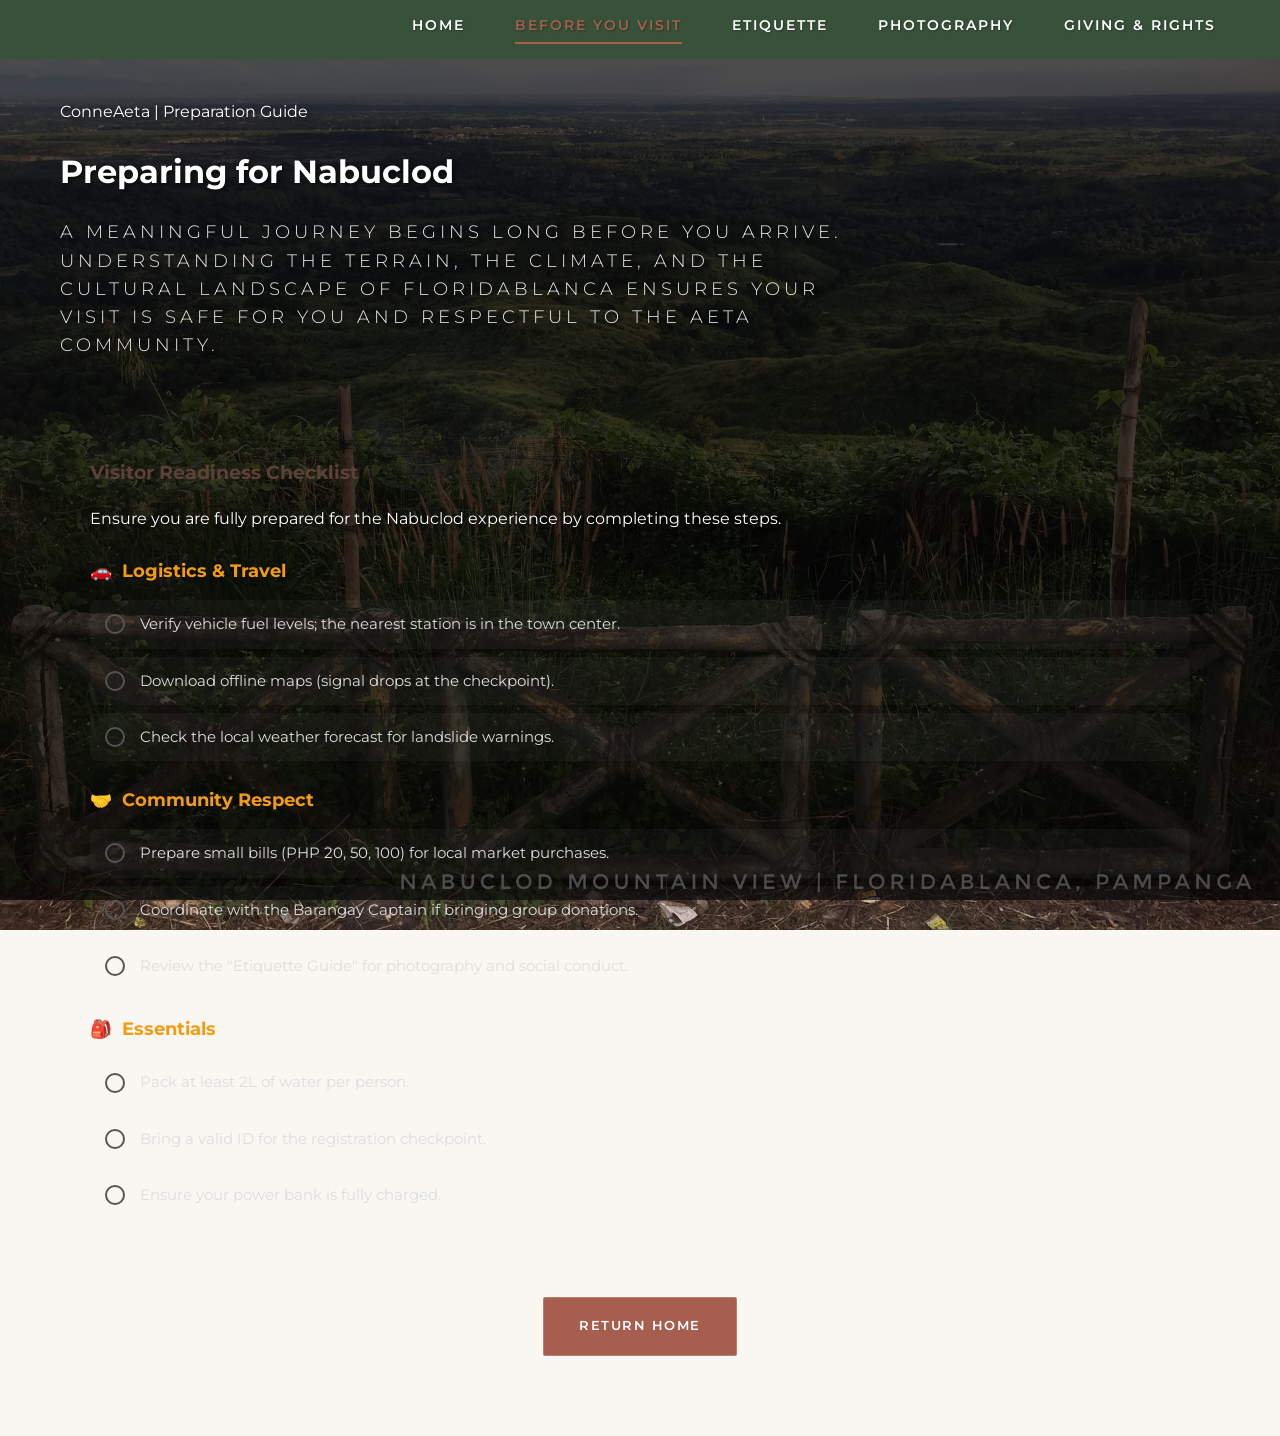
==== before-you-visit.html @ 662e68f4 "Add files via upload initial commit" ====
<!DOCTYPE html>

<html lang="en">

<head>

    <meta charset="UTF-8">

    <meta name="viewport" content="width=device-width, initial-scale=1.0">

    <link href="https://fonts.googleapis.com/css2?family=Montserrat:wght@300;400;600&family=Playfair+Display:ital,wght@0,600;1,600&display=swap" rel="stylesheet">

    <link rel="stylesheet" href="style.css">

    <title>Before You Visit | ConneAeta</title>

</head>

<body class="sub-page">

    <header class="sub-header">

        <nav>

            <a href="index.html">Home</a>

            <a href="before-you-visit.html" class="active">Before You Visit</a>

            <a href="etiquette.html">Etiquette</a>

            <a href="photos.html">Photography</a>

            <a href="support.html">Giving & Rights</a>

        </nav>

    </header>



    <main class="content-wrapper">

        <p class="brand-sub">ConneAeta | Preparation Guide</p>

        <h1>Preparing for Nabuclod</h1>

        <p class="tagline">

            A meaningful journey begins long before you arrive. Understanding the terrain,

            the climate, and the cultural landscape of Floridablanca ensures your visit

            is safe for you and respectful to the Aeta community.

        </p>




</section>
<section class="checklist-section">
    <h3>Visitor Readiness Checklist</h3>
    <p class="checklist-intro">Ensure you are fully prepared for the Nabuclod experience by completing these steps.</p>

    <div class="checklist-container">
        <!-- Logistics Category -->
        <div class="check-group">
            <h4><span class="icon">🚗</span> Logistics & Travel</h4>
            <label class="check-item">
                <input type="checkbox">
                <span class="custom-check"></span>
                <span class="text">Verify vehicle fuel levels; the nearest station is in the town center.</span>
            </label>
            <label class="check-item">
                <input type="checkbox">
                <span class="custom-check"></span>
                <span class="text">Download offline maps (signal drops at the checkpoint).</span>
            </label>
            <label class="check-item">
                <input type="checkbox">
                <span class="custom-check"></span>
                <span class="text">Check the local weather forecast for landslide warnings.</span>
            </label>
        </div>

        <!-- Community Category -->
        <div class="check-group">
            <h4><span class="icon">🤝</span> Community Respect</h4>
            <label class="check-item">
                <input type="checkbox">
                <span class="custom-check"></span>
                <span class="text">Prepare small bills (PHP 20, 50, 100) for local market purchases.</span>
            </label>
            <label class="check-item">
                <input type="checkbox">
                <span class="custom-check"></span>
                <span class="text">Coordinate with the Barangay Captain if bringing group donations.</span>
            </label>
            <label class="check-item">
                <input type="checkbox">
                <span class="custom-check"></span>
                <span class="text">Review the "Etiquette Guide" for photography and social conduct.</span>
            </label>
        </div>

        <!-- Personal Gear Category -->
        <div class="check-group">
            <h4><span class="icon">🎒</span> Essentials</h4>
            <label class="check-item">
                <input type="checkbox">
                <span class="custom-check"></span>
                <span class="text">Pack at least 2L of water per person.</span>
            </label>
            <label class="check-item">
                <input type="checkbox">
                <span class="custom-check"></span>
                <span class="text">Bring a valid ID for the registration checkpoint.</span>
            </label>
            <label class="check-item">
                <input type="checkbox">
                <span class="custom-check"></span>
                <span class="text">Ensure your power bank is fully charged.</span>
            </label>
        </div>
    </div>
</section>

</body>

<footer style="text-align: center; padding: 40px;">

    <a href="index.html" class="cta-button" style="font-size: 0.8rem;">Return Home</a>

</footer>

</html>
---- style.css ----
:root {
    --earth-brown: #5d4037;
    --forest-green: #385139;
    --warm-cream: #f9f7f2;
    --terracotta: #a65e4e;
    --white: #ffffff;
    
    --heading-font: 'Playfair Display', serif;
    --body-font: 'Montserrat', sans-serif;
}

/* --- Base Reset --- */
* {
    box-sizing: border-box;
}

body {
    margin: 0;
    font-family: var(--body-font);
    background-color: var(--warm-cream);
    color: var(--earth-brown);
    line-height: 1.6;
    overflow-x: hidden; /* Prevents accidental side-scrolling on mobile */
}
/* --- Header & Navigation --- */
header {
    position: absolute;
    top: 0;
    width: 100%;
    padding: 30px 50px;
    display: flex;
    justify-content: flex-end;
    z-index: 10;
}

nav {
    display: flex;
    flex-wrap: wrap;
    justify-content: flex-end;
}

nav a {
    margin-left: 30px;
    text-decoration: none;
    color: var(--white);
    font-size: 0.85rem;
    font-weight: 600;
    text-transform: uppercase;
    letter-spacing: 2px;
    transition: opacity 0.3s ease;
    text-shadow: 1px 1px 2px rgba(0,0,0,0.3);
}

/* THE ADDITION */
nav a.active {
    color: var(--terracotta) !important;
    border-bottom: 2px solid var(--terracotta);
    padding-bottom: 5px;
    opacity: 1;
}

nav a:hover {
    opacity: 0.7;
}

/* --- Hero Section --- */
.hero {
    height: 100vh;
    display: flex;
    justify-content: center;
    align-items: center;
    text-align: center;
    background-size: cover;
    background-position: center;
    background-repeat: no-repeat;
    padding: 0 20px;
}

.hero-content {
    max-width: 900px; /* Prevents text from being too wide on desktops */
    padding: 20px;
}

.hero-content h1 {
    font-family: var(--heading-font);
    font-size: clamp(2.5rem, 10vw, 5.5rem); /* Dynamically scales text */
    color: var(--white);
    margin: 0;
    letter-spacing: 1px;
    line-height: 1.1;
}

.tagline {
    font-family: var(--body-font);
    font-size: clamp(0.85rem, 3vw, 1.1rem); /* Dynamically scales tagline */
    font-weight: 300;
    color: var(--white);
    margin-top: 15px;
    margin-bottom: 40px;
    text-transform: uppercase;
    letter-spacing: 4px;
    opacity: 0.9;
}

/* --- CTA Button --- */
.cta-button {
    display: inline-block;
    padding: 18px 35px;
    background-color: var(--terracotta);
    color: var(--white);
    text-decoration: none;
    font-size: 0.9rem;
    font-weight: 600;
    text-transform: uppercase;
    letter-spacing: 1.5px;
    border-radius: 2px;
    transition: all 0.4s ease;
    border: 1px solid rgba(255,255,255,0.2);
}

.cta-button:hover {
    background-color: var(--earth-brown);
    transform: translateY(-2px);
    box-shadow: 0 4px 10px rgba(0,0,0,0.2);
}

/* --- Base Body Settings --- */
body {
    margin: 0;
    padding: 0;
    font-family: 'Montserrat', sans-serif;
    background-attachment: fixed;
    background-position: center;
    background-repeat: no-repeat;
    background-size: cover;
    background-color: #1a1a1a; 
}

/* --- Index Page Background --- */
/* --- Index Page Background --- */
body.home-page {
    background-image: linear-gradient(rgba(0,0,0,0.5), rgba(0,0,0,0.5)), url('nabuclod.jpeg') !important;
    background-attachment: fixed !important;
    display: block; /* Ensures the body is rendering fully */
}

/* --- All Other Pages Background --- */
body.sub-page {
    background-image: linear-gradient(rgba(0,0,0,0.7), rgba(0,0,0,0.7)), url('nabuclod2.jpeg');
}

/* CHANGE: Separate the body class from the container class */
.hero, .quick-links, .sub-page-content {
    background: transparent !important;
}
.quick-links {
    position: relative;
    padding: 150px 20px; /* More padding creates a longer scroll over the photo */
    /* This is the engine of the effect */
    background-attachment: fixed; 
    background-position: center;
    background-repeat: no-repeat;
    background-size: cover;
    
    width: 100%;
    min-height: 80vh; /* Ensures the section is large enough to see the effect */
    display: flex;
    align-items: center;
    overflow: hidden;
}

.glass-grid {
    display: grid;
    /* This forces 4 equal columns on desktop */
    grid-template-columns: repeat(4, 1fr); 
    gap: 20px;
    max-width: 1300px; /* Widened to give the row more breathing room */
    margin: 0 auto;
    z-index: 2;
}

/* --- Responsive Adjustments --- */

/* For Tablets: Move to 2 rows of 2 */
@media (max-width: 1100px) {
    .glass-grid {
        grid-template-columns: repeat(2, 1fr);
    }
}

/* For Phones: Move to a single vertical stack */
@media (max-width: 700px) {
    .glass-grid {
        grid-template-columns: 1fr;
        gap: 15px;
    }
    
    .glass-card {
        padding: 30px 20px; /* Slightly smaller padding for small screens */
    }
}
/* THE GLASS EFFECT */
.glass-card {
    background: rgba(255, 255, 255, 0.1); /* Transparent white */
    backdrop-filter: blur(12px); /* The frosted glass look */
    -webkit-backdrop-filter: blur(12px); /* Safari support */
    border: 1px solid rgba(255, 255, 255, 0.2);
    border-radius: 20px;
    padding: 40px 30px;
    text-decoration: none;
    color: white;
    transition: all 0.4s cubic-bezier(0.175, 0.885, 0.32, 1.275);
    display: flex;
    flex-direction: column;
    align-items: center;
    text-align: center;
}

.glass-card:hover {
    transform: translateY(-10px);
    background: rgba(255, 255, 255, 0.18);
    border: 1px solid rgba(255, 255, 255, 0.4);
}

.card-icon {
    font-size: 2.5rem;
    margin-bottom: 20px;
}

.glass-card h3 {
    font-family: 'Playfair Display', serif;
    font-size: 1.5rem;
    margin-bottom: 15px;
}

.glass-card p {
    font-size: 0.9rem;
    line-height: 1.6;
    opacity: 0.9;
    margin-bottom: 20px;
}

.card-link {
    font-weight: 600;
    font-size: 0.8rem;
    text-transform: uppercase;
    letter-spacing: 1px;
    color: var(--terracotta);
}
/* --- MOBILE OPTIMIZATION --- */
@media (max-width: 768px) {
    header {
        padding: 20px;
        justify-content: center; /* Centers navigation on mobile */
        position: fixed; /* Optional: keeps nav visible while scrolling */
        background: rgba(56, 81, 57, 0.8); /* Semi-transparent forest green */
        backdrop-filter: blur(5px);
    }

    nav {
        justify-content: center;
        gap: 15px; /* Adds space between wrapped links */
    }

    nav a {
        margin: 0 5px; /* Better spacing for small screens */
        font-size: 0.75rem;
        letter-spacing: 1px;
    }

    .hero-content h1 {
        margin-top: 60px; /* Prevents text from being hidden behind the header */
    }

    .tagline {
        letter-spacing: 2px; /* Reduces spacing so it doesn't wrap awkwardly */
        margin-bottom: 30px;
    }

    .cta-button {
        width: 100%; /* Full width button is easier to tap */
        max-width: 300px;
        padding: 20px;
    }
}
/* --- Sub-Page Layout --- */
.sub-page { 
    background-color: var(--warm-cream); 
    background-image: linear-gradient(rgba(0, 0, 0, 0.5), rgba(0, 0, 0, 0.5)), url('nabuclod2.jpeg');
    background-size: cover;
    background-position: center;
    background-repeat: no-repeat;
    background-attachment: fixed;
    min-height: 100vh;
}

.sub-header {
    background-color: var(--forest-green);
    padding: 15px 5%; /* Flexible padding */
    display: flex;
    justify-content: flex-end;
    position: sticky; /* Keeps nav visible while scrolling */
    top: 0;
    z-index: 1000;
}

/* Fixes for Navigation on mobile */
.sub-header nav {
    display: flex;
    gap: 20px;
    flex-wrap: wrap; /* Allows links to wrap on small screens */
    justify-content: center;
}

.content-wrapper {
    max-width: 1200px;
    margin: 40px auto;
    padding: 0 20px;
}

.content-wrapper h1, .content-wrapper p {
    color: var(--white);
    text-shadow: 2px 2px 4px rgba(0,0,0,0.6);
    text-align: left;
}

/* 1. Base style for all category headers */
.category-section h2 {
    color: var(--white);
    font-family: var(--heading-font);
    margin: 30px 0 20px 0;
    display: inline-block;
    padding-bottom: 5px;
}

/* Container for the cards */
.dos-grid {
    display: grid;
    grid-template-columns: repeat(auto-fit, minmax(250px, 1fr));
    gap: 20px;
}

/* Glassmorphism Card Style */
.do-card {
    background: rgba(255, 255, 255, 0.05);
    backdrop-filter: blur(10px);
    border-radius: 12px;
    overflow: hidden;
    border: 1px solid rgba(255, 255, 255, 0.1);
    transition: 0.3s ease;
}

.do-card:hover {
    transform: scale(1.03);
    border-color: #f39c12; /* Using your gold/wood accent */
}

.img-box {
    width: 100%;
    height: 150px;
    overflow: hidden;
}

.img-box img {
    width: 100%;
    height: 100%;
    object-fit: cover;
}

.content {
    padding: 15px;
}

.content h3 {
    color: #f39c12;
    font-size: 1.1rem;
    margin-bottom: 5px;
}

.content p {
    font-size: 0.85rem;
    color: #ccc;
    line-height: 1.4;
}

/* Don'ts list styling */
.donts-container {
    background: rgba(231, 76, 60, 0.1); /* Subtle red tint */
    border-left: 5px solid #e74c3c;
    padding: 20px;
    border-radius: 8px;
}

.donts-list {
    display: grid;
    grid-template-columns: repeat(auto-fit, minmax(300px, 1fr));
    list-style: none;
    padding: 0;
}

.donts-list li {
    padding: 10px;
    color: #eee;
    font-size: 0.9rem;
}

.donts-list li::before {
    content: "✕ ";
    color: #e74c3c;
    font-weight: bold;
}

/* --- MOBILE OPTIMIZATION --- */
@media (max-width: 768px) {
    .sub-header {
        justify-content: center; /* Centers nav on phones */
        padding: 15px;
    }

    .sub-header nav {
        gap: 12px;
        font-size: 0.9rem;
    }

    .content-wrapper {
        margin: 20px auto;
    }

    .content-wrapper h1 {
        font-size: 1.8rem;
        text-align: center;
    }

    .content-wrapper p {
        text-align: center;
        font-size: 1rem;
    }

    .rules-grid {
        grid-template-columns: 1fr; /* Stacks cards in 1 column */
        gap: 15px;
    }

    .category-section h2 {
        display: block; /* Centers the header line on mobile */
        text-align: center;
        margin: 40px auto 20px auto;
    }
}

/* for before-you-visit */
/* Ensure the tagline is legible on mobile */
.tagline {
    max-width: 800px;
    margin-bottom: 40px;
}

/* Add a little more breathing room for the headers in the guide */
.category-section {
    margin-top: 50px;
}

@media (max-width: 768px) {
    .content-wrapper h1 {
        font-size: 2rem;
    }
    
    .card h4 {
        font-size: 1.1rem;
        border-bottom: 1px solid rgba(0,0,0,0.1);
        padding-bottom: 5px;
        margin-bottom: 15px;
    }
}

/* --- photos --- */
.photo-gallery {
    display: grid;
    grid-template-columns: repeat(auto-fit, minmax(300px, 1fr));
    gap: 20px;
    margin-top: 30px;
}

.gallery-item {
    background: rgba(255, 255, 255, 0.1);
    backdrop-filter: blur(10px);
    border-radius: 12px;
    overflow: hidden;
    border: 1px solid rgba(255, 255, 255, 0.2);
    transition: transform 0.3s ease;
}

.gallery-item:hover {
    transform: scale(1.02);
}

.gallery-item img {
    width: 100%;
    height: 250px;
    object-fit: cover; /* Ensures images are cropped neatly into boxes */
    display: block;
}

.gallery-item .caption {
    padding: 15px;
    font-size: 0.85rem;
    color: var(--white);
    font-style: italic;
    text-align: center;
    background: rgba(0,0,0,0.3);
}

/* Mobile Gallery Tweaks */
@media (max-width: 768px) {
    .photo-gallery {
        grid-template-columns: 1fr; /* Stacks photos on phones */
    }
    
    .gallery-item img {
        height: 200px;
    }
}
/* This forces every major container to be invisible so the body shows through */
.hero, 
.main-wrapper, 
#app, 
section {
    background: transparent !important;
    background-color: transparent !important;
}

/* greeting */
#welcome-overlay {
    position: fixed;
    inset: 0; /* Shortcut for top/bottom/left/right: 0 */
    background: rgba(0, 0, 0, 0.4);
    backdrop-filter: blur(15px);
    display: flex;
    justify-content: center;
    align-items: center;
    text-align: center;
    z-index: 10000;
    transition: opacity 1s;
}

.welcome-main {
    font-family: 'Playfair Display', serif;
    font-size: 4rem;
    color: #ffffff;
    margin: 0;
}

.welcome-sub {
    font-family: 'Montserrat', sans-serif;
    font-size: 1rem;
    color: #f39c12;
    margin-top: 10px;
    letter-spacing: 2px;
}

.overlay-hidden {
    opacity: 0;
    visibility: hidden;
    pointer-events: none;
}
.loading-container {
    width: 200px;
    height: 2px;
    background: rgba(255, 255, 255, 0.2);
    margin: 20px auto 0; /* Centers it under the text */
    border-radius: 2px;
    overflow: hidden;
}

.loading-progress {
    width: 0%;
    height: 100%;
    background: #f39c12; /* Matches your gold sub-text */
    
    /* This animation lasts 3s to match your JS setTimeout */
    animation: fillProgress 3s linear forwards;
}

@keyframes fillProgress {
    0% { width: 0%; }
    100% { width: 100%; }
}

/*byv*/
.logistics-container {
    padding: 60px 5%;
    color: #eee;
}

.data-block {
    background: rgba(255, 255, 255, 0.03);
    border: 1px solid rgba(255, 255, 255, 0.1);
    padding: 25px;
    border-radius: 4px; /* Sharper edges for a "Technical" feel */
    margin-bottom: 25px;
}

.logistics-row {
    display: grid;
    grid-template-columns: 1fr 1fr;
    gap: 25px;
}

/* Climate Status Tags */
.season {
    display: block;
    padding: 10px;
    margin: 5px 0;
    font-weight: bold;
    border-radius: 4px;
}
.season.safe { background: rgba(46, 204, 113, 0.2); color: #2ecc71; }
.season.danger { background: rgba(231, 76, 60, 0.2); color: #e74c3c; }

/* Signal Visual Component */
.signal-visual {
    display: flex;
    align-items: center;
    justify-content: space-between;
    padding: 40px 0;
    text-align: center;
}

.signal-zone {
    padding: 15px;
    background: rgba(255, 255, 255, 0.05);
    border: 1px solid #f39c12;
    flex: 1;
    font-size: 0.85rem;
}

.signal-path {
    width: 50px;
    height: 2px;
    background: #555;
    position: relative;
}

.signal-path::after {
    content: '▶';
    position: absolute;
    right: -5px;
    top: -8px;
    color: #555;
}

/* Table Styling */
.briefing-table {
    width: 100%;
    border-collapse: collapse;
    margin-top: 15px;
}

.briefing-table th {
    text-align: left;
    color: #f39c12;
    padding-bottom: 15px;
}

.briefing-table td {
    padding: 12px 0;
    border-top: 1px solid rgba(255, 255, 255, 0.1);
}

@media (max-width: 768px) {
    .logistics-row { grid-template-columns: 1fr; }
    .signal-visual { flex-direction: column; gap: 20px; }
    .signal-path { width: 2px; height: 30px; }
    .signal-path::after { transform: rotate(90deg); bottom: -10px; top: auto; right: -7px; }
}
.checklist-section {
    margin-top: 50px;
    padding: 30px;
    background: rgba(255, 255, 255, 0.02);
    border-radius: 15px;
}

.check-group h4 {
    color: #f39c12; /* Wood tone */
    margin: 25px 0 15px 0;
    font-size: 1.1rem;
    display: flex;
    align-items: center;
    gap: 10px;
}

.check-item {
    display: flex;
    align-items: center;
    position: relative;
    padding: 12px 15px;
    margin-bottom: 8px;
    background: rgba(255, 255, 255, 0.03);
    border-radius: 8px;
    cursor: pointer;
    transition: 0.3s ease;
}

.check-item:hover {
    background: rgba(255, 255, 255, 0.07);
}

/* Hide default checkbox */
.check-item input {
    position: absolute;
    opacity: 0;
    cursor: pointer;
}

/* Custom checkbox circle */
.custom-check {
    height: 20px;
    width: 20px;
    border: 2px solid #555;
    border-radius: 50%;
    margin-right: 15px;
    flex-shrink: 0;
    position: relative;
}

/* Active state for checkbox */
.check-item input:checked ~ .custom-check {
    background: #2ecc71; /* Matcha green */
    border-color: #2ecc71;
}

.check-item input:checked ~ .custom-check::after {
    content: "✓";
    position: absolute;
    color: white;
    font-size: 14px;
    left: 4px;
    top: -1px;
}

/* Strike-through text when checked */
.check-item input:checked ~ .text {
    text-decoration: line-through;
    opacity: 0.5;
}

.text {
    font-size: 0.95rem;
    color: #ddd;
}
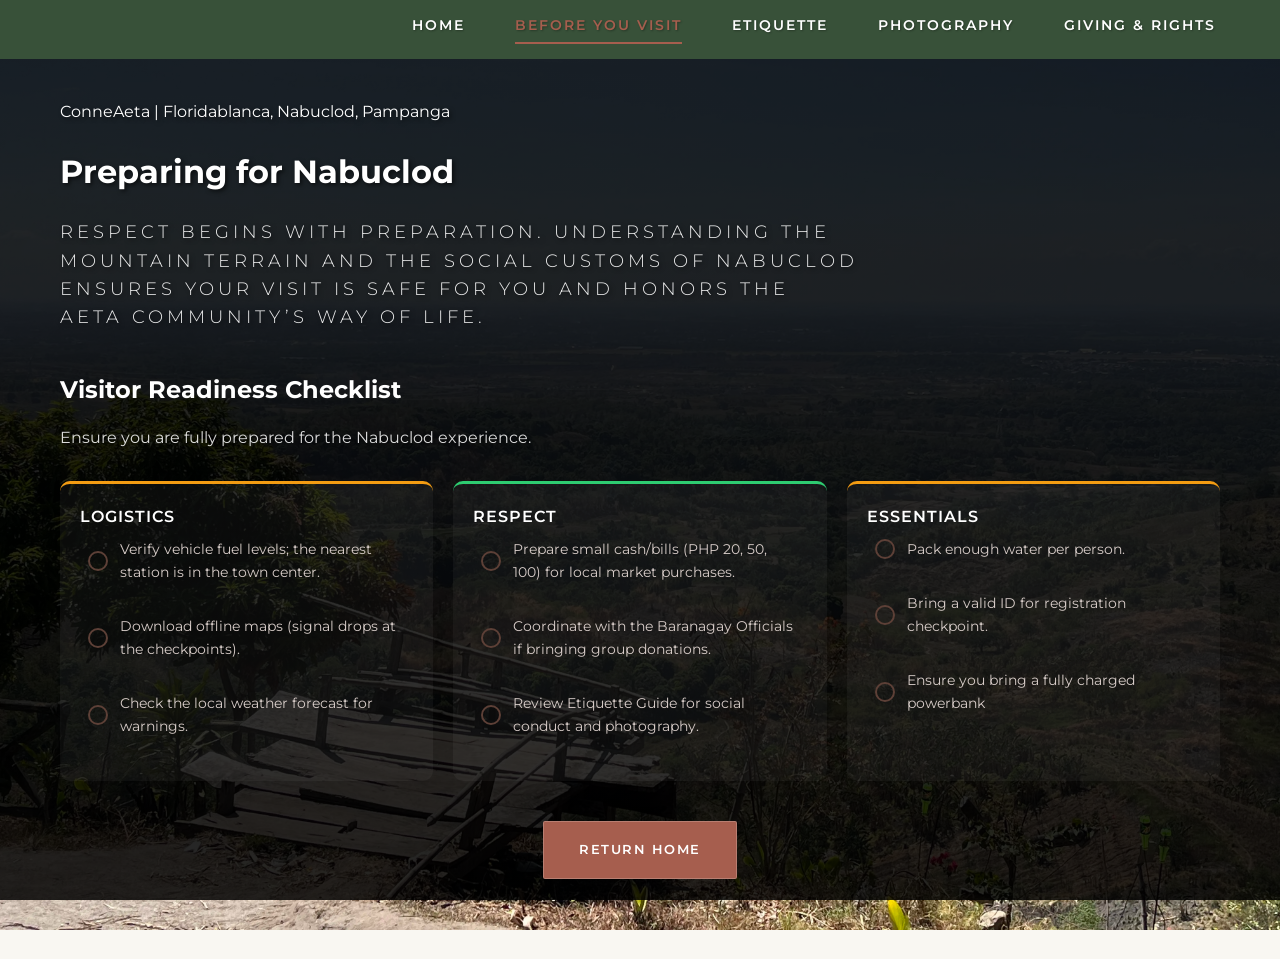
==== commit e8d8d04c: "Add files via upload initial commit" ====
--- a/before-you-visit.html
+++ b/before-you-visit.html
@@ -1,130 +1,108 @@
 <!DOCTYPE html>
-
 <html lang="en">
-
 <head>
-
     <meta charset="UTF-8">
-
     <meta name="viewport" content="width=device-width, initial-scale=1.0">
-
     <link href="https://fonts.googleapis.com/css2?family=Montserrat:wght@300;400;600&family=Playfair+Display:ital,wght@0,600;1,600&display=swap" rel="stylesheet">
-
     <link rel="stylesheet" href="style.css">
-
     <title>Before You Visit | ConneAeta</title>
-
 </head>
-
 <body class="sub-page">
-
     <header class="sub-header">
-
         <nav>
-
             <a href="index.html">Home</a>
-
             <a href="before-you-visit.html" class="active">Before You Visit</a>
-
             <a href="etiquette.html">Etiquette</a>
-
             <a href="photos.html">Photography</a>
-
             <a href="support.html">Giving & Rights</a>
-
         </nav>
-
     </header>
 
-
-
     <main class="content-wrapper">
-
-        <p class="brand-sub">ConneAeta | Preparation Guide</p>
-
+        <p class="brand-sub">ConneAeta | Floridablanca, Nabuclod, Pampanga</p>
         <h1>Preparing for Nabuclod</h1>
-
         <p class="tagline">
-
-            A meaningful journey begins long before you arrive. Understanding the terrain,
-
-            the climate, and the cultural landscape of Floridablanca ensures your visit
-
-            is safe for you and respectful to the Aeta community.
-
+            Respect begins with preparation. 
+            Understanding the mountain terrain and the social customs of Nabuclod 
+            ensures your visit is safe for you and honors the Aeta community’s way of life.
         </p>
 
+<section class="checklist-section">
+    <div class="checklist-header">
+        <h3>Visitor Readiness Checklist</h3>
+        <p class="checklist-intro">Ensure you are fully prepared for the Nabuclod experience.</p>
+    </div>
 
-
-
-</section>
-<section class="checklist-section">
-    <h3>Visitor Readiness Checklist</h3>
-    <p class="checklist-intro">Ensure you are fully prepared for the Nabuclod experience by completing these steps.</p>
-
-    <div class="checklist-container">
-        <!-- Logistics Category -->
-        <div class="check-group">
-            <h4><span class="icon">🚗</span> Logistics & Travel</h4>
-            <label class="check-item">
+    <div class="checklist-grid">
+        <!-- Logistics Column -->
+        <div class="check-group board-style">
+            <div class="group-header">
+                <h4>Logistics</h4>
+            </div>
+            <label class="check-item-single">
                 <input type="checkbox">
-                <span class="custom-check"></span>
-                <span class="text">Verify vehicle fuel levels; the nearest station is in the town center.</span>
+                <div class="checkmark-circle"></div>
+                <span class="text">Verify vehicle fuel levels; 
+                    the nearest station is in the town center.</span>
             </label>
-            <label class="check-item">
+            <label class="check-item-single">
                 <input type="checkbox">
-                <span class="custom-check"></span>
-                <span class="text">Download offline maps (signal drops at the checkpoint).</span>
+                <div class="checkmark-circle"></div>
+                <span class="text">Download offline maps (signal drops at the checkpoints).</span>
             </label>
-            <label class="check-item">
+            <label class="check-item-single">
                 <input type="checkbox">
-                <span class="custom-check"></span>
-                <span class="text">Check the local weather forecast for landslide warnings.</span>
+                <div class="checkmark-circle"></div>
+                <span class="text">Check the local weather forecast for warnings.</span>
             </label>
         </div>
 
-        <!-- Community Category -->
-        <div class="check-group">
-            <h4><span class="icon">🤝</span> Community Respect</h4>
-            <label class="check-item">
+        <!-- Community Column -->
+        <div class="check-group board-style matcha-accent">
+            <div class="group-header">
+                <h4>Respect</h4>
+            </div>
+            <label class="check-item-single">
                 <input type="checkbox">
-                <span class="custom-check"></span>
-                <span class="text">Prepare small bills (PHP 20, 50, 100) for local market purchases.</span>
+                <div class="checkmark-circle"></div>
+                <span class="text">Prepare small cash/bills (PHP 20, 50, 100) 
+                    for local market purchases.</span>
             </label>
-            <label class="check-item">
+            <label class="check-item-single">
                 <input type="checkbox">
-                <span class="custom-check"></span>
-                <span class="text">Coordinate with the Barangay Captain if bringing group donations.</span>
+                <div class="checkmark-circle"></div>
+                <span class="text">Coordinate with the Baranagay Officials if bringing group donations.</span>
             </label>
-            <label class="check-item">
+            <label class="check-item-single">
                 <input type="checkbox">
-                <span class="custom-check"></span>
-                <span class="text">Review the "Etiquette Guide" for photography and social conduct.</span>
+                <div class="checkmark-circle"></div>
+                <span class="text">Review Etiquette Guide for social conduct and photography.</span>
             </label>
         </div>
 
-        <!-- Personal Gear Category -->
-        <div class="check-group">
-            <h4><span class="icon">🎒</span> Essentials</h4>
-            <label class="check-item">
+        <!-- Gear Column -->
+        <div class="check-group board-style">
+            <div class="group-header">
+                <h4>Essentials</h4>
+            </div>
+            <label class="check-item-single">
                 <input type="checkbox">
-                <span class="custom-check"></span>
-                <span class="text">Pack at least 2L of water per person.</span>
+                <div class="checkmark-circle"></div>
+                <span class="text">Pack enough water per person.</span>
             </label>
-            <label class="check-item">
+            <label class="check-item-single">
                 <input type="checkbox">
-                <span class="custom-check"></span>
-                <span class="text">Bring a valid ID for the registration checkpoint.</span>
+                <div class="checkmark-circle"></div>
+                <span class="text">Bring a valid ID for registration checkpoint.</span>
             </label>
-            <label class="check-item">
+            <label class="check-item-single">
                 <input type="checkbox">
-                <span class="custom-check"></span>
-                <span class="text">Ensure your power bank is fully charged.</span>
+                <div class="checkmark-circle"></div>
+                <span class="text">Ensure you bring a fully charged powerbank</span>
             </label>
         </div>
     </div>
 </section>
-
 </body>
 
 <footer style="text-align: center; padding: 40px;">
--- a/style.css
+++ b/style.css
@@ -137,16 +137,19 @@
 }
 
 /* --- Index Page Background --- */
-/* --- Index Page Background --- */
 body.home-page {
-    background-image: linear-gradient(rgba(0,0,0,0.5), rgba(0,0,0,0.5)), url('nabuclod.jpeg') !important;
+    background-image: linear-gradient(rgba(0,0,0,0.5), rgba(0,0,0,0.5)), url('nabuclod.webp') !important;
     background-attachment: fixed !important;
     display: block; /* Ensures the body is rendering fully */
 }
 
 /* --- All Other Pages Background --- */
 body.sub-page {
-    background-image: linear-gradient(rgba(0,0,0,0.7), rgba(0,0,0,0.7)), url('nabuclod2.jpeg');
+    /* Increased from 0.7 to 0.85 for better text contrast */
+    background-image: linear-gradient(rgba(0,0,0,0.85), rgba(0,0,0,0.85)), url('nabuclod2.webp');
+    background-size: cover;
+    background-position: center;
+    background-attachment: fixed; /* Keeps the background steady while scrolling */
 }
 
 /* CHANGE: Separate the body class from the container class */
@@ -332,6 +335,20 @@
     display: inline-block;
     padding-bottom: 5px;
 }
+/* Target only the H2 inside the etiquette-section */
+.etiquette-section .section-heading {
+    color: white !important; /* Forces the color to change */
+    text-shadow: 2px 2px 4px rgba(0, 0, 0, 0.8); /* Dark shadow to lift it off the background */
+    display: inline-block;
+    padding: 5px 15px;
+}
+ /* Using the parent class to ensure the browser prioritizes this style */
+.donts-section .section-heading {
+    color: white !important; /* Your brown */
+   text-shadow: 2px 2px 4px rgba(0, 0, 0, 0.8); /* Dark shadow to lift it off the background */
+    display: inline-block;
+    padding: 5px 15px;
+}
 
 /* Container for the cards */
 .dos-grid {
@@ -587,164 +604,243 @@
 }
 
 /*byv*/
-.logistics-container {
-    padding: 60px 5%;
-    color: #eee;
-}
-
-.data-block {
-    background: rgba(255, 255, 255, 0.03);
-    border: 1px solid rgba(255, 255, 255, 0.1);
-    padding: 25px;
-    border-radius: 4px; /* Sharper edges for a "Technical" feel */
-    margin-bottom: 25px;
-}
-
-.logistics-row {
+
+.group-header h4 {
+    color: #ffffff; /* Sets the text to pure white */
+    margin: 0;
+    text-transform: uppercase;
+    letter-spacing: 1px;
+    /* Optional: adds a tiny bit of weight so the white is crisp */
+    font-weight: 600; 
+}
+
+/* Main Checklist Heading */
+.checklist-header h3 {
+    color: #ffffff !important;
+    font-size: 1.5rem;
+    margin-bottom: 10px;
+}
+
+/* Checklist Intro/Description */
+.checklist-header .checklist-intro {
+    color: rgba(255, 255, 255, 0.85); /* Slightly off-white for a cleaner look */
+    font-size: 1rem;
+    margin-bottom: 30px;
+    max-width: 600px; /* Prevents the text from stretching too far */
+}
+
+/* Layout remains a single row of 3 boxes */
+.checklist-grid {
     display: grid;
-    grid-template-columns: 1fr 1fr;
+    grid-template-columns: repeat(3, 1fr); /* Forces 3 boxes in one row */
+    gap: 20px;
+}
+
+.board-style {
+    background: rgba(255, 255, 255, 0.04);
+    border-top: 3px solid #f39c12; /* Wood accent */
+    border-radius: 10px;
+    padding: 20px;
+}
+
+.matcha-accent {
+    border-top-color: #2ecc71; /* Matcha accent for the middle box */
+}
+
+/* The Single Check Style */
+.check-item-single {
+    display: flex;
+    align-items: center;
+    cursor: pointer;
+    margin-bottom: 15px;
+    padding: 8px;
+    border-radius: 6px;
+    transition: background 0.3s ease;
+}
+
+.check-item-single:hover {
+    background: rgba(255, 255, 255, 0.05);
+}
+
+.check-item-single input {
+    display: none; /* Hide the native box */
+}
+
+/* The minimalist circle */
+.checkmark-circle {
+    width: 20px;
+    height: 20px;
+    border: 2px solid #5d4037; /* Plain brown border */
+    border-radius: 50%;
+    margin-right: 12px;
+    display: flex;
+    align-items: center;
+    justify-content: center;
+    transition: all 0.3s ease;
+    flex-shrink: 0;
+}
+
+/* Active State: The Single Checkmark */
+.check-item-single input:checked + .checkmark-circle {
+    background-color: #2ecc71; /* Matcha fill */
+    border-color: #2ecc71;
+}
+
+.check-item-single input:checked + .checkmark-circle::after {
+    content: '✓';
+    color: white;
+    font-size: 12px;
+    font-weight: bold;
+}
+
+/* High visibility Tan text */
+.check-item-single .text {
+    color: #d7ccc8;
+    font-size: 0.9rem;
+    transition: opacity 0.3s ease;
+}
+
+.check-item-single input:checked ~ .text {
+    opacity: 0.6;
+    text-decoration: line-through;
+}
+
+/* Mobile: Stack them when screen is small */
+@media (max-width: 900px) {
+    .checklist-grid {
+        grid-template-columns: 1fr;
+    }
+}
+
+/*photos*/
+/* --- LAYOUT WRAPPER --- */
+.photography-wrapper {
+    display: flex;
+    gap: 40px;
+    padding: 40px 2%; /* Pushes everything to the screen edges */
+    align-items: flex-start;
+}
+
+/* --- SIDEBAR (MINIMALIST) --- */
+/* --- SIDEBAR (MAXIMIZED & READABLE) --- */
+.protocol-sidebar {
+    flex: 0 0 220px; /* Slightly wider to accommodate larger text */
+    border-right: 1px solid rgba(255, 255, 255, 0.1);
+    padding-right: 25px;
+    position: sticky;
+    top: 20px;
+}
+
+.sidebar-title {
+    color: #ffffff;
+    font-size: 1.2rem; /* Increased from 0.9rem */
+    font-weight: 700;
+    text-transform: uppercase;
+    letter-spacing: 2px;
+    margin-bottom: 30px;
+    border-left: 4px solid #2ecc71; /* Thicker Matcha line */
+    padding-left: 15px;
+}
+
+.p-item {
+    margin-bottom: 30px; /* More breathing room between items */
+}
+
+.p-item h6 {
+    color: #f39c12; /* Wood tone */
+    font-size: 1rem; /* Increased from 0.8rem */
+    font-weight: 600;
+    margin-bottom: 8px;
+    text-transform: uppercase;
+    letter-spacing: 1px;
+}
+
+.p-item p {
+    color: #d7ccc8;
+    font-size: 0.95rem; /* Increased from 0.75rem - much more readable */
+    line-height: 1.6; /* Looser line height for comfort */
+    margin: 0;
+}
+
+/* --- MOBILE ADJUSTMENTS --- */
+@media (max-width: 900px) {
+    .protocol-sidebar {
+        width: 100%;
+        padding-right: 0;
+        text-align: center;
+    }
+
+    .sidebar-title {
+        display: inline-block;
+        border-left: none;
+        border-bottom: 3px solid #2ecc71;
+        padding-left: 0;
+        padding-bottom: 5px;
+        font-size: 1.3rem; /* Even bigger for mobile headers */
+    }
+
+    .p-item h6 {
+        font-size: 1.1rem;
+    }
+
+    .p-item p {
+        font-size: 1rem;
+        max-width: 500px; /* Prevents lines from getting too long on tablets */
+        margin: 0 auto;
+    }
+}
+/* --- THE CURVED MOSAIC --- */
+.gallery-main {
+    flex: 1;
+}
+.mosaic-grid {
+    display: grid;
+    /* Forces exactly 2 equal columns */
+    grid-template-columns: repeat(2, 1fr); 
     gap: 25px;
-}
-
-/* Climate Status Tags */
-.season {
-    display: block;
-    padding: 10px;
-    margin: 5px 0;
-    font-weight: bold;
-    border-radius: 4px;
-}
-.season.safe { background: rgba(46, 204, 113, 0.2); color: #2ecc71; }
-.season.danger { background: rgba(231, 76, 60, 0.2); color: #e74c3c; }
-
-/* Signal Visual Component */
-.signal-visual {
-    display: flex;
-    align-items: center;
-    justify-content: space-between;
-    padding: 40px 0;
-    text-align: center;
-}
-
-.signal-zone {
-    padding: 15px;
-    background: rgba(255, 255, 255, 0.05);
-    border: 1px solid #f39c12;
-    flex: 1;
-    font-size: 0.85rem;
-}
-
-.signal-path {
-    width: 50px;
-    height: 2px;
-    background: #555;
-    position: relative;
-}
-
-.signal-path::after {
-    content: '▶';
-    position: absolute;
-    right: -5px;
-    top: -8px;
-    color: #555;
-}
-
-/* Table Styling */
-.briefing-table {
     width: 100%;
-    border-collapse: collapse;
-    margin-top: 15px;
-}
-
-.briefing-table th {
-    text-align: left;
-    color: #f39c12;
-    padding-bottom: 15px;
-}
-
-.briefing-table td {
-    padding: 12px 0;
-    border-top: 1px solid rgba(255, 255, 255, 0.1);
-}
-
-@media (max-width: 768px) {
-    .logistics-row { grid-template-columns: 1fr; }
-    .signal-visual { flex-direction: column; gap: 20px; }
-    .signal-path { width: 2px; height: 30px; }
-    .signal-path::after { transform: rotate(90deg); bottom: -10px; top: auto; right: -7px; }
-}
-.checklist-section {
-    margin-top: 50px;
-    padding: 30px;
-    background: rgba(255, 255, 255, 0.02);
-    border-radius: 15px;
-}
-
-.check-group h4 {
-    color: #f39c12; /* Wood tone */
-    margin: 25px 0 15px 0;
-    font-size: 1.1rem;
-    display: flex;
-    align-items: center;
-    gap: 10px;
-}
-
-.check-item {
-    display: flex;
-    align-items: center;
-    position: relative;
-    padding: 12px 15px;
-    margin-bottom: 8px;
-    background: rgba(255, 255, 255, 0.03);
-    border-radius: 8px;
-    cursor: pointer;
-    transition: 0.3s ease;
-}
-
-.check-item:hover {
-    background: rgba(255, 255, 255, 0.07);
-}
-
-/* Hide default checkbox */
-.check-item input {
-    position: absolute;
-    opacity: 0;
-    cursor: pointer;
-}
-
-/* Custom checkbox circle */
-.custom-check {
-    height: 20px;
-    width: 20px;
-    border: 2px solid #555;
-    border-radius: 50%;
-    margin-right: 15px;
-    flex-shrink: 0;
-    position: relative;
-}
-
-/* Active state for checkbox */
-.check-item input:checked ~ .custom-check {
-    background: #2ecc71; /* Matcha green */
-    border-color: #2ecc71;
-}
-
-.check-item input:checked ~ .custom-check::after {
-    content: "✓";
-    position: absolute;
-    color: white;
-    font-size: 14px;
-    left: 4px;
-    top: -1px;
-}
-
-/* Strike-through text when checked */
-.check-item input:checked ~ .text {
-    text-decoration: line-through;
-    opacity: 0.5;
-}
-
-.text {
-    font-size: 0.95rem;
-    color: #ddd;
+}
+
+.photo-item {
+    width: 100%;
+    aspect-ratio: 3 / 2; /* Keeps all photos in landscape */
+    overflow: hidden;
+    background: #111;
+    border-radius: 25px; /* Your requested curved edges */
+    border: 1px solid rgba(255, 255, 255, 0.05);
+}
+
+/* The "1" in your 1-2-1-2 layout */
+.photo-item.wide {
+    grid-column: span 2; 
+    /* Optional: Make the single photos slightly taller for impact */
+    aspect-ratio: 21 / 9; 
+}
+
+.photo-item img {
+    width: 100%;
+    height: 100%;
+    object-fit: cover;
+    transition: transform 0.5s ease;
+}
+
+.photo-item:hover img {
+    transform: scale(1.05);
+}
+
+/* --- MOBILE VIEW --- */
+@media (max-width: 900px) {
+    .mosaic-grid {
+        /* On phones, we go 1-1-1-1 because 2-side-by-side is too small */
+        grid-template-columns: 1fr; 
+    }
+
+    .photo-item.wide {
+        grid-column: span 1;
+        aspect-ratio: 3 / 2;
+    }
+    
+    .photo-item {
+        border-radius: 15px; /* Slightly smaller curves for mobile */
+    }
 }
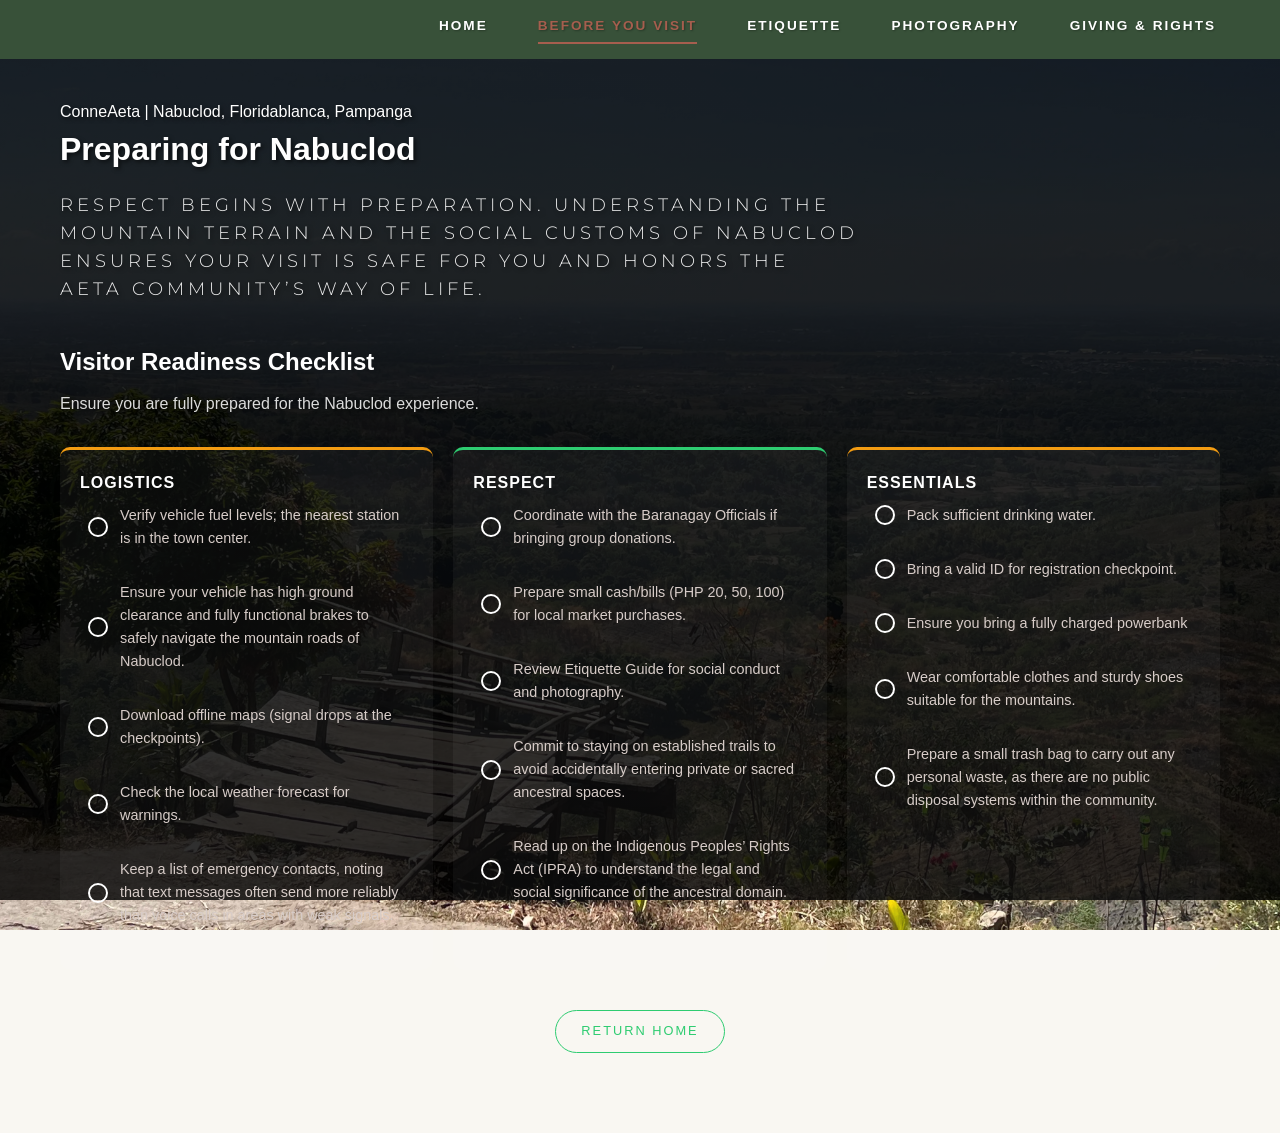
==== commit 684ae45a: "Add files via upload initial commit" ====
--- a/before-you-visit.html
+++ b/before-you-visit.html
@@ -19,7 +19,7 @@
     </header>
 
     <main class="content-wrapper">
-        <p class="brand-sub">ConneAeta | Floridablanca, Nabuclod, Pampanga</p>
+        <p class="brand-sub">ConneAeta | Nabuclod, Floridablanca, Pampanga</p>
         <h1>Preparing for Nabuclod</h1>
         <p class="tagline">
             Respect begins with preparation. 
@@ -48,12 +48,23 @@
             <label class="check-item-single">
                 <input type="checkbox">
                 <div class="checkmark-circle"></div>
+                <span class="text">Ensure your vehicle has high ground clearance and fully 
+                    functional brakes to safely navigate the mountain roads of Nabuclod.</span>
+            </label>
+            <label class="check-item-single">
+                <input type="checkbox">
+                <div class="checkmark-circle"></div>
                 <span class="text">Download offline maps (signal drops at the checkpoints).</span>
             </label>
             <label class="check-item-single">
                 <input type="checkbox">
                 <div class="checkmark-circle"></div>
                 <span class="text">Check the local weather forecast for warnings.</span>
+            </label>
+             <label class="check-item-single">
+                <input type="checkbox">
+                <div class="checkmark-circle"></div>
+                <span class="text">Keep a list of emergency contacts, noting that text messages often send more reliably than voice calls in areas with weak signals.</span>
             </label>
         </div>
 
@@ -65,19 +76,28 @@
             <label class="check-item-single">
                 <input type="checkbox">
                 <div class="checkmark-circle"></div>
+                <span class="text">Coordinate with the Baranagay Officials if bringing group donations.</span>
+            </label>
+            <label class="check-item-single">
+                <input type="checkbox">
+                <div class="checkmark-circle"></div>
                 <span class="text">Prepare small cash/bills (PHP 20, 50, 100) 
                     for local market purchases.</span>
             </label>
             <label class="check-item-single">
                 <input type="checkbox">
                 <div class="checkmark-circle"></div>
-                <span class="text">Coordinate with the Baranagay Officials if bringing group donations.</span>
+                <span class="text">Review Etiquette Guide for social conduct and photography.</span>
             </label>
             <label class="check-item-single">
                 <input type="checkbox">
                 <div class="checkmark-circle"></div>
-                <span class="text">Review Etiquette Guide for social conduct and photography.</span>
+                <span class="text">Commit to staying on established trails to avoid accidentally entering private or sacred ancestral spaces.</span>
             </label>
+             <label class="check-item-single">
+                <input type="checkbox">
+                <div class="checkmark-circle"></div>
+                <span class="text"> Read up on the Indigenous Peoples’ Rights Act (IPRA) to understand the legal and social significance of the ancestral domain. </span>
         </div>
 
         <!-- Gear Column -->
@@ -88,7 +108,7 @@
             <label class="check-item-single">
                 <input type="checkbox">
                 <div class="checkmark-circle"></div>
-                <span class="text">Pack enough water per person.</span>
+                <span class="text">Pack sufficient drinking water.</span>
             </label>
             <label class="check-item-single">
                 <input type="checkbox">
@@ -100,15 +120,22 @@
                 <div class="checkmark-circle"></div>
                 <span class="text">Ensure you bring a fully charged powerbank</span>
             </label>
+             <label class="check-item-single">
+                <input type="checkbox">
+                <div class="checkmark-circle"></div>
+                <span class="text">Wear comfortable clothes and sturdy shoes suitable for the mountains.</span>
+            </label>
+             <label class="check-item-single">
+                <input type="checkbox">
+                <div class="checkmark-circle"></div>
+                <span class="text">Prepare a small trash bag to carry out any personal waste, as there are no public disposal systems within the community.</span>
+            </label>
         </div>
     </div>
 </section>
 </body>
 
 <footer style="text-align: center; padding: 40px;">
-
     <a href="index.html" class="cta-button" style="font-size: 0.8rem;">Return Home</a>
-
 </footer>
-
 </html>
--- a/style.css
+++ b/style.css
@@ -102,26 +102,37 @@
     opacity: 0.9;
 }
 
-/* --- CTA Button --- */
+/* --- Subtle CTA Button --- */
 .cta-button {
     display: inline-block;
-    padding: 18px 35px;
-    background-color: var(--terracotta);
-    color: var(--white);
+    padding: 15px 30px;
+    /* Transparent background for a lighter feel */
+    background-color: transparent; 
+    /* Soft color for text - use a muted white or light grey */
+    color: rgba(255, 255, 255, 0.9); 
+    
     text-decoration: none;
-    font-size: 0.9rem;
-    font-weight: 600;
+    font-size: 0.85rem;
+    font-weight: 500;
     text-transform: uppercase;
-    letter-spacing: 1.5px;
+    letter-spacing: 2px;
+    
+    /* Thin, semi-transparent border */
+    border: 1px solid rgba(255, 255, 255, 0.3); 
     border-radius: 2px;
-    transition: all 0.4s ease;
-    border: 1px solid rgba(255,255,255,0.2);
+    
+    transition: all 0.5s cubic-bezier(0.4, 0, 0.2, 1);
 }
 
 .cta-button:hover {
-    background-color: var(--earth-brown);
-    transform: translateY(-2px);
-    box-shadow: 0 4px 10px rgba(0,0,0,0.2);
+    /* Subtle background fade-in */
+    background-color: rgba(164, 198, 57, 0.15); /* Very light Matcha Green tint */
+    border-color: #A4C639; /* Matcha Green border highlight */
+    color: #ffffff;
+    
+    /* Very soft lift instead of a harsh shadow */
+    transform: translateY(-1px);
+    letter-spacing: 2.5px; /* Slight expansion for a sophisticated feel */
 }
 
 /* --- Base Body Settings --- */
@@ -546,23 +557,32 @@
     background-color: transparent !important;
 }
 
-/* greeting */
+
+/* --- START - WELCOME LOADING OVERLAY STYLES --- */
 #welcome-overlay {
     position: fixed;
-    inset: 0; /* Shortcut for top/bottom/left/right: 0 */
-    background: rgba(0, 0, 0, 0.4);
+    inset: 0;
+    background: rgba(0, 0, 0, 0.6); /* Semi-transparent dark background */
     backdrop-filter: blur(15px);
     display: flex;
     justify-content: center;
     align-items: center;
+    z-index: 10000;
+    transition: opacity 1s, visibility 1s;
+}
+
+.welcome-content {
+    display: flex;
+    flex-direction: column;
+    align-items: center;
     text-align: center;
-    z-index: 10000;
-    transition: opacity 1s;
+    padding: 20px;
+    width: 100%; /* Allows flex centering to work properly */
 }
 
 .welcome-main {
     font-family: 'Playfair Display', serif;
-    font-size: 4rem;
+    font-size: clamp(2.5rem, 8vw, 4rem); /* Responsive size: scales on mobile */
     color: #ffffff;
     margin: 0;
 }
@@ -570,9 +590,30 @@
 .welcome-sub {
     font-family: 'Montserrat', sans-serif;
     font-size: 1rem;
-    color: #f39c12;
+    color: #f39c12; /* Gold accent */
     margin-top: 10px;
     letter-spacing: 2px;
+}
+
+.loading-container {
+    width: 200px;
+    height: 3px;
+    background: rgba(255, 255, 255, 0.2);
+    margin-top: 30px;
+    border-radius: 5px;
+    overflow: hidden;
+}
+
+.loading-progress {
+    width: 0%;
+    height: 100%;
+    background: #f39c12;
+    animation: fillProgress 3s linear forwards;
+}
+
+@keyframes fillProgress {
+    from { width: 0%; }
+    to { width: 100%; }
 }
 
 .overlay-hidden {
@@ -580,30 +621,21 @@
     visibility: hidden;
     pointer-events: none;
 }
-.loading-container {
-    width: 200px;
-    height: 2px;
-    background: rgba(255, 255, 255, 0.2);
-    margin: 20px auto 0; /* Centers it under the text */
-    border-radius: 2px;
-    overflow: hidden;
-}
-
-.loading-progress {
-    width: 0%;
-    height: 100%;
-    background: #f39c12; /* Matches your gold sub-text */
+
+/* Mobile Tweak */
+@media screen and (max-width: 480px) {
+    .welcome-main {
+        font-size: 2.2rem;
+    }
     
-    /* This animation lasts 3s to match your JS setTimeout */
-    animation: fillProgress 3s linear forwards;
-}
-
-@keyframes fillProgress {
-    0% { width: 0%; }
-    100% { width: 100%; }
-}
-
-/*byv*/
+    .loading-container {
+        width: 150px;
+    }
+}
+
+/* --- END-LOADING SCREEN ---- */
+
+/* --- START-BEFORE YOU VISIT ---*/
 
 .group-header h4 {
     color: #ffffff; /* Sets the text to pure white */
@@ -666,11 +698,12 @@
     display: none; /* Hide the native box */
 }
 
-/* The minimalist circle */
 .checkmark-circle {
     width: 20px;
     height: 20px;
-    border: 2px solid #5d4037; /* Plain brown border */
+    /* Change 'border: 2px;' to include the style 'solid' */
+    border: 2px solid white; 
+    
     border-radius: 50%;
     margin-right: 12px;
     display: flex;
@@ -713,42 +746,57 @@
 }
 
 /*photos*/
+/* --- BASE STYLES & RESET --- */
+* {
+    margin: 0;
+    padding: 0;
+    box-sizing: border-box;
+}
+
+body {
+    background-color: #0f0f0f; /* Deep dark background */
+    font-family: 'Inter', sans-serif;
+    color: #ffffff;
+}
+
 /* --- LAYOUT WRAPPER --- */
 .photography-wrapper {
     display: flex;
     gap: 40px;
-    padding: 40px 2%; /* Pushes everything to the screen edges */
+    padding: 40px 5%;
+    max-width: 1400px;
+    margin: 0 auto;
     align-items: flex-start;
 }
 
-/* --- SIDEBAR (MINIMALIST) --- */
-/* --- SIDEBAR (MAXIMIZED & READABLE) --- */
+/* --- SIDEBAR (STICKY ON DESKTOP) --- */
 .protocol-sidebar {
-    flex: 0 0 220px; /* Slightly wider to accommodate larger text */
+    flex: 0 0 280px; 
     border-right: 1px solid rgba(255, 255, 255, 0.1);
-    padding-right: 25px;
+    padding-right: 30px;
     position: sticky;
     top: 20px;
+    height: auto;
 }
 
 .sidebar-title {
     color: #ffffff;
-    font-size: 1.2rem; /* Increased from 0.9rem */
+    font-size: 1.4rem;
     font-weight: 700;
     text-transform: uppercase;
     letter-spacing: 2px;
-    margin-bottom: 30px;
-    border-left: 4px solid #2ecc71; /* Thicker Matcha line */
+    margin-bottom: 35px;
+    border-left: 5px solid #2ecc71; /* Matcha Accent */
     padding-left: 15px;
 }
 
 .p-item {
-    margin-bottom: 30px; /* More breathing room between items */
+    margin-bottom: 35px;
 }
 
 .p-item h6 {
-    color: #f39c12; /* Wood tone */
-    font-size: 1rem; /* Increased from 0.8rem */
+    color: #f39c12; /* Wood Tone */
+    font-size: 1rem;
     font-weight: 600;
     margin-bottom: 8px;
     text-transform: uppercase;
@@ -757,63 +805,37 @@
 
 .p-item p {
     color: #d7ccc8;
-    font-size: 0.95rem; /* Increased from 0.75rem - much more readable */
-    line-height: 1.6; /* Looser line height for comfort */
+    font-size: 0.95rem;
+    line-height: 1.6;
     margin: 0;
 }
 
-/* --- MOBILE ADJUSTMENTS --- */
-@media (max-width: 900px) {
-    .protocol-sidebar {
-        width: 100%;
-        padding-right: 0;
-        text-align: center;
-    }
-
-    .sidebar-title {
-        display: inline-block;
-        border-left: none;
-        border-bottom: 3px solid #2ecc71;
-        padding-left: 0;
-        padding-bottom: 5px;
-        font-size: 1.3rem; /* Even bigger for mobile headers */
-    }
-
-    .p-item h6 {
-        font-size: 1.1rem;
-    }
-
-    .p-item p {
-        font-size: 1rem;
-        max-width: 500px; /* Prevents lines from getting too long on tablets */
-        margin: 0 auto;
-    }
-}
-/* --- THE CURVED MOSAIC --- */
+/* --- THE GALLERY MAIN --- */
 .gallery-main {
     flex: 1;
-}
+    width: 100%;
+}
+
 .mosaic-grid {
     display: grid;
-    /* Forces exactly 2 equal columns */
-    grid-template-columns: repeat(2, 1fr); 
+    grid-template-columns: repeat(2, 1fr); /* 2 columns for the '2' in 1-2-1-2 */
     gap: 25px;
     width: 100%;
 }
 
+/* Standard Photos (The '2') */
 .photo-item {
     width: 100%;
-    aspect-ratio: 3 / 2; /* Keeps all photos in landscape */
+    aspect-ratio: 3 / 2;
     overflow: hidden;
-    background: #111;
-    border-radius: 25px; /* Your requested curved edges */
+    background: #1a1a1a;
+    border-radius: 25px; /* Curved Edges */
     border: 1px solid rgba(255, 255, 255, 0.05);
 }
 
-/* The "1" in your 1-2-1-2 layout */
+/* Full Width Photos (The '1') */
 .photo-item.wide {
     grid-column: span 2; 
-    /* Optional: Make the single photos slightly taller for impact */
     aspect-ratio: 21 / 9; 
 }
 
@@ -821,26 +843,479 @@
     width: 100%;
     height: 100%;
     object-fit: cover;
-    transition: transform 0.5s ease;
-}
-
+    transition: transform 0.6s cubic-bezier(0.25, 1, 0.5, 1);
+}
+
+/* Hover Effect */
 .photo-item:hover img {
-    transform: scale(1.05);
-}
-
-/* --- MOBILE VIEW --- */
+    transform: scale(1.08);
+}
+
+/* --- MOBILE RESPONSIVE FIXES (Below 900px) --- */
 @media (max-width: 900px) {
+    
+    /* Stack Sidebar on top of Gallery */
+    .photography-wrapper { 
+        flex-direction: column; 
+        padding: 20px;
+        gap: 30px;
+    }
+
+    /* Adjust Sidebar for Top Placement */
+    .protocol-sidebar {
+        flex: none;
+        width: 100%;
+        position: relative; 
+        top: 0;
+        padding-right: 0;
+        border-right: none;
+        border-bottom: 1px solid rgba(255, 255, 255, 0.1);
+        padding-bottom: 30px;
+    }
+
+    .sidebar-title {
+        font-size: 1.3rem;
+        margin-bottom: 25px;
+    }
+
+    /* Convert Mosaic Grid to Single Column for readability */
     .mosaic-grid {
-        /* On phones, we go 1-1-1-1 because 2-side-by-side is too small */
         grid-template-columns: 1fr; 
-    }
-
+        gap: 20px;
+    }
+
+    /* Ensure 'Wide' and 'Standard' photos look the same on mobile */
+    .photo-item, 
     .photo-item.wide {
-        grid-column: span 1;
-        aspect-ratio: 3 / 2;
+        grid-column: span 1 !important; 
+        aspect-ratio: 3 / 2; 
+        border-radius: 18px; 
+    }
+
+    .p-item {
+        margin-bottom: 25px;
+    }
+}
+
+/* --- FOOTER --- */
+footer {
+    text-align: center;
+    padding: 60px 20px;
+}
+
+.cta-button {
+    color: #2ecc71;
+    text-decoration: none;
+    border: 1px solid #2ecc71;
+    padding: 10px 25px;
+    border-radius: 50px;
+    transition: 0.3s;
+}
+
+.cta-button:hover {
+    background: #2ecc71;
+    color: #000;
+}
+
+/* --- SUPPORT PAGE THEME --- */
+.support-page {
+    max-width: 1100px;
+    margin: 0 auto;
+    padding: 60px 20px;
+}
+
+.support-header {
+    text-align: center;
+    margin-bottom: 80px;
+}
+
+.support-header h1 {
+    font-size: 3rem;
+    color: #2ecc71; /* Matcha Accent */
+    margin-bottom: 15px;
+}
+
+.section-label {
+    text-transform: uppercase;
+    letter-spacing: 3px;
+    font-size: 1rem;
+    color: #f39c12; /* Wood Tone */
+    margin-bottom: 40px;
+    display: block;
+    border-bottom: 1px solid rgba(243, 156, 18, 0.3);
+    padding-bottom: 10px;
+}
+
+/* --- RIGHTS GRID --- */
+/* --- UPDATED RIGHTS GRID (Dark 2x2 Layout) --- */
+.rights-grid {
+    display: grid;
+    /* Forces 2 columns for the 4 cards */
+    grid-template-columns: repeat(2, 1fr);
+    gap: 25px;
+    margin-bottom: 100px;
+    max-width: 1100px;
+    margin-left: auto;
+    margin-right: auto;
+}
+
+.right-card {
+    background: #1a1a1a; /* Your original dark background */
+    padding: 40px;
+    border-radius: 20px;
+    /* Subtle border so it doesn't vanish into the page background */
+    border: 1px solid rgba(255, 255, 255, 0.05); 
+    transition: all 0.4s ease;
+    display: flex;
+    flex-direction: column;
+}
+
+.right-card:hover {
+    transform: translateY(-10px);
+    /* Subtle Matcha Green border highlight */
+    border-color: #A4C639; 
+    box-shadow: 0 10px 30px rgba(0, 0, 0, 0.5);
+}
+
+.card-icon {
+    font-size: 2.5rem;
+    font-weight: 800;
+    /* Matcha green at low opacity for a "ghost" number look */
+    color: rgba(164, 198, 57, 0.15); 
+    margin-bottom: 15px;
+}
+
+.right-card h3 {
+    margin-bottom: 15px;
+    color: #ffffff; /* High contrast for the title */
+    font-family: 'Playfair Display', serif;
+    letter-spacing: 1px;
+}
+
+.right-card p {
+    color: #bcaaa4; /* Your original muted brown/tan text color */
+    font-size: 0.95rem;
+    line-height: 1.6;
+    margin: 0;
+}
+
+/* --- Responsive Layout --- */
+@media screen and (max-width: 850px) {
+    .rights-grid {
+        /* Stacks cards into 1 column on tablets/phones for readability */
+        grid-template-columns: 1fr;
+        padding: 0 20px;
+    }
+}
+
+/* --- ETHICS TIMELINE --- */
+.ethics-timeline {
+    display: flex;
+    flex-direction: column;
+    gap: 20px;
+}
+
+/* --- ENHANCED STEP STYLING --- */
+.ethic-step {
+    background: rgba(255, 255, 255, 0.02);
+    padding: 35px;
+    border-radius: 15px;
+    border-left: 4px solid #f39c12;
+    transition: background 0.3s ease;
+}
+.ethic-step:hover {
+    background: rgba(255, 255, 255, 0.05);
+}
+
+.step-tag {
+    font-size: 0.7rem;
+    font-weight: 800;
+    text-transform: uppercase;
+    color: #f39c12;
+    display: block;
+    margin-bottom: 10px;
+}
+
+.ethic-step h4 {
+    font-size: 1.3rem;
+    margin-bottom: 10px;
+}
+
+.ethic-step p {
+    color: #d7ccc8;
+    line-height: 1.5;
+}
+
+/* --- MOBILE TWEAKS --- */
+@media (max-width: 900px) {
+    .rights-grid {
+        grid-template-columns: 1fr; /* Stacked for easier reading on the mountain */
     }
     
-    .photo-item {
-        border-radius: 15px; /* Slightly smaller curves for mobile */
+    .ethic-step {
+        padding: 25px;
+    }
+}
+/* Side Contact Button - Accent Green Text */
+.side-contact-btn {
+    position: fixed;
+    right: 0;
+    top: 60%;
+    transform: translateY(-50%);
+    background: #97A97C; /* Brown background */
+    color: #5d4037; /* Accent green text */
+    padding: 15px 20px;
+    border-radius: 10px 0 0 10px;
+    cursor: pointer;
+    font-weight: bold;
+    font-size: 14px;
+    z-index: 999;
+    box-shadow: -2px 2px 10px rgba(0,0,0,0.2);
+    user-select: none;
+}
+
+/* Modal Overlay - (No Changes Needed) */
+.modal-overlay {
+    display: none;
+    position: fixed;
+    top: 0;
+    left: 0;
+    width: 100%;
+    height: 100%;
+    background: rgba(0, 0, 0, 0.7);
+    backdrop-filter: blur(5px);
+    z-index: 1001;
+    justify-content: center;
+    align-items: center;
+    padding: 20px;
+}
+
+/* Centered Modal Box - Brown */
+.modal-content {
+    background: #97A97C;
+    color: #5d4037; /* Heading and general text */
+    padding: 25px;
+    width: 100%;
+    max-width: 350px;
+    border-radius: 15px;
+    position: relative;
+    text-align: center;
+    border: 2px solid #385139;
+    box-sizing: border-box;
+}
+
+/* Close Button - Accent Green */
+.close-btn {
+    position: absolute;
+    right: 15px;
+    top: 5px;
+    font-size: 32px;
+    cursor: pointer;
+    color: #5d4037; /* Accent green for high visibility */
+    padding: 5px;
+}
+
+/* Individual Contact Cards - White with Green Accents */
+.contact-card {
+    margin: 12px 0;
+    padding: 15px;
+    background: white;
+    border-radius: 8px;
+    border-left: 4px solid #5d4037; /* Accent green border on the left */
+    text-align: left;
+}
+
+/* Contact Card Text - (No Changes Needed for Brown Text) */
+.contact-card strong {
+    color: #97A97C;
+    display: block;
+    font-size: 14px;
+}
+
+.contact-card p {
+    color: black;
+    font-size: 18px;
+    letter-spacing: 1px;
+    margin: 5px 0 0 0;
+    font-family: 'Courier New', Courier, monospace;
+}
+
+/* Modal HR - (No Changes Needed) */
+.modal-content hr {
+    border: 0;
+    border-top: 1px solid rgba(255, 255, 255, 0.2);
+    margin: 15px 0;
+}
+
+/* Mobile Specific Tweaks - (No Changes Needed) */
+@media screen and (max-width: 480px) {
+    .side-contact-btn {
+        padding: 12px 15px;
+        font-size: 13px;
+    }
+    
+    .modal-content {
+        padding: 20px 15px;
+    }
+}
+
+/* --- Index-Only Navigation --- */
+.index-info-nav {
+    position: absolute;
+    top: 40px;
+    left: 40px;
+    display: flex;
+    flex-direction: column;
+    gap: 8px;
+    z-index: 100;
+}
+
+.index-info-nav button {
+    background: transparent;
+    border: none;
+    padding: 0;
+    text-align: left;
+    cursor: pointer;
+    position: relative; /* Needed for the underline positioning */
+    width: fit-content;
+}
+
+/* --- THE MAIN BUTTON (The Community) --- */
+.nav-main {
+    color: #ffffff;
+    font-family: 'Playfair Display', serif;
+    font-size: 1.5rem;
+    font-weight: 700;
+    margin-bottom: 2px;
+}
+
+.nav-main::after {
+    content: '';
+    position: absolute;
+    left: 0;
+    bottom: -2px; /* Gap between text and line */
+    width: 40px; /* Initial short line to make it "noticeable" as a button */
+    height: 3px;
+    background-color: #A4C639; /* Matcha Green */
+    transition: width 0.4s cubic-bezier(0.175, 0.885, 0.32, 1.275);
+}
+
+.nav-main:hover::after {
+    width: 100%; /* Expands to full text width on hover */
+}
+
+/* --- THE SUB BUTTON (The Project) --- */
+.nav-sub {
+    color: #bcaaa4;
+    font-size: 0.75rem;
+    letter-spacing: 2px;
+    text-transform: uppercase;
+    opacity: 0.8;
+}
+
+.nav-sub::after {
+    content: '';
+    position: absolute;
+    left: 0;
+    bottom: -2px;
+    width: 0; /* Starts at zero */
+    height: 1px;
+    background-color: #bcaaa4; /* Muted Brown underline */
+    transition: width 0.3s ease;
+}
+
+.nav-sub:hover {
+    opacity: 1;
+}
+
+.nav-sub:hover::after {
+    width: 100%;
+}
+/* THE MODAL FOR INDEX */
+.modal {
+    display: none; /* Starts hidden */
+    position: fixed;
+    z-index: 9999;
+    left: 0;
+    top: 0;
+    width: 100%;
+    height: 100%;
+    background-color: rgba(10, 12, 8, 0.9);
+    backdrop-filter: blur(8px);
+
+    /* Centering logic - only works when display is flex */
+    justify-content: center;
+    align-items: center;
+}
+
+/* The Earthy Box */
+.modal-content {
+    background-color: #242620;
+    color: #F5F5F0;
+    padding: 40px;
+    border: 1px solid rgba(164, 198, 57, 0.4);
+    width: 90%;
+    max-width: 500px;
+    border-radius: 15px;
+    position: relative;
+    box-shadow: 0 20px 50px rgba(0,0,0,0.7);
+    margin: auto; /* Extra insurance for centering */
+}
+/* Headlines */
+.modal-content h2 {
+    color: #A4C639; /* Matcha Green */
+    font-family: 'Playfair Display', serif;
+    font-size: 1.75rem;
+    margin-bottom: 10px;
+}
+
+/* Body Text - The most important for readability */
+.modal-body p {
+    color: #F5F5F0;
+    line-height: 1.7; /* Extra spacing between lines prevents eye strain */
+    font-size: 1.05rem;
+    margin-bottom: 15px;
+    font-weight: 400;
+}
+
+/* Close Button */
+.close-btn {
+    color: #A9A990; /* Muted Sage */
+    transition: color 0.3s ease;
+}
+
+.close-btn:hover {
+    color: #A4C639; /* Turns Matcha on hover */
+}
+
+/* --- Mobile Adjustments --- */
+@media screen and (max-width: 768px) {
+    /* 1. Fix the Navigation to the top-left */
+    .index-info-nav {
+        top: 20px !important;  /* Move closer to the edge */
+        left: 20px !important;
+        gap: 5px;             /* Tighter spacing between buttons */
+    }
+
+    /* 2. Scale down the font sizes so they don't wrap weirdly */
+    .nav-main {
+        font-size: 1.1rem !important;
+    }
+
+    .nav-sub {
+        font-size: 0.65rem !important;
+        letter-spacing: 1px !important;
+    }
+
+    /* 3. Make the Modal box take up more width on small screens */
+    .modal-content {
+        width: 85% !important;
+        padding: 25px !important; /* Smaller padding so text has room */
+        max-height: 80vh;         /* Prevent it from being taller than the screen */
+        overflow-y: auto;        /* Allow scrolling inside the modal if text is long */
+    }
+
+    .modal-content h2 {
+        font-size: 1.4rem !important;
     }
 }
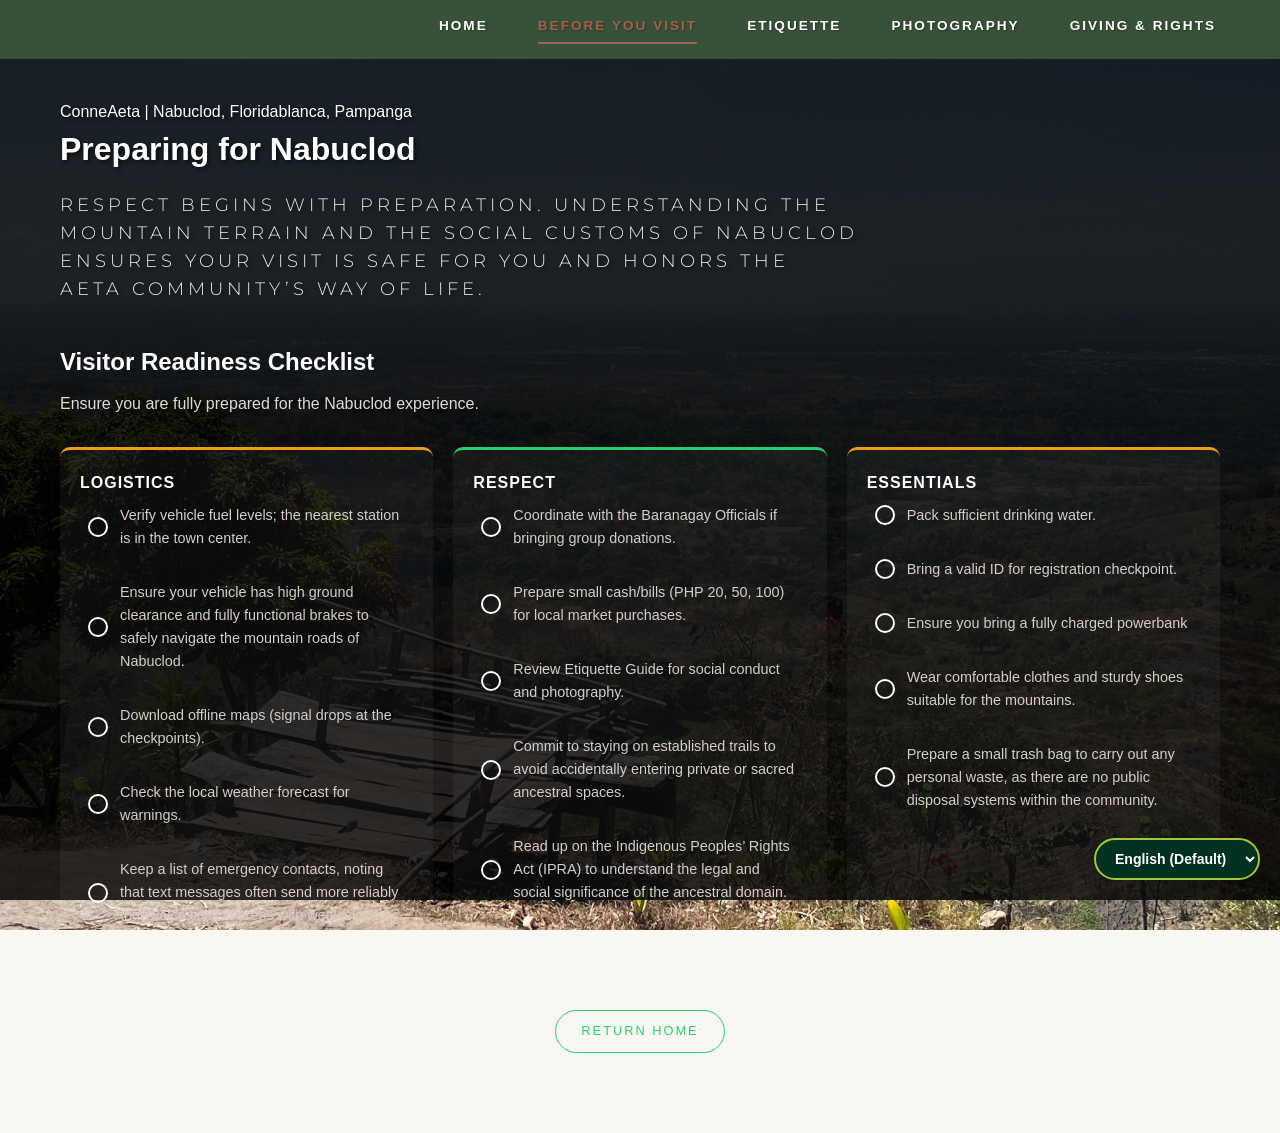
==== commit 37a48a24: "Add files via upload initial commit" ====
--- a/before-you-visit.html
+++ b/before-you-visit.html
@@ -6,22 +6,45 @@
     <link href="https://fonts.googleapis.com/css2?family=Montserrat:wght@300;400;600&family=Playfair+Display:ital,wght@0,600;1,600&display=swap" rel="stylesheet">
     <link rel="stylesheet" href="style.css">
     <title>Before You Visit | ConneAeta</title>
+    <script>    
+        // Check agad ang memory bago mag-load ang body
+        (function() {
+            const savedLang = localStorage.getItem('preferredLang');
+            if (savedLang && savedLang !== 'en') {
+                // Lagyan ng class ang HTML para itago ang body sa CSS
+                document.documentElement.classList.add('translating');
+            }
+        })();
+    </script>
+    <style>
+        /* Itatago ang body para hindi makita ang English flicker */
+        .translating body {
+            visibility: hidden;
+            opacity: 0;
+        }
+    </style>
+    <script src=translations.js></script>
+    <script src=main-logic.js></script>
 </head>
 <body class="sub-page">
     <header class="sub-header">
         <nav>
+            <select id="lang-select" onchange="updateLanguage(this.value)">
+            <option value="en">English (Default)</option>
+            <option value="tl">Tagalog</option>
+            </select>
             <a href="index.html">Home</a>
-            <a href="before-you-visit.html" class="active">Before You Visit</a>
-            <a href="etiquette.html">Etiquette</a>
-            <a href="photos.html">Photography</a>
-            <a href="support.html">Giving & Rights</a>
+            <a href="before-you-visit.html" class="active" data-key="nav1">Before You Visit</a>
+            <a href="etiquette.html" data-key="nav2">Etiquette</a>
+            <a href="photos.html" data-key='nav3'>Photography</a>
+            <a href="support.html" data-key="nav4">Giving & Rights</a>
         </nav>
     </header>
 
     <main class="content-wrapper">
         <p class="brand-sub">ConneAeta | Nabuclod, Floridablanca, Pampanga</p>
-        <h1>Preparing for Nabuclod</h1>
-        <p class="tagline">
+        <h1 data-key="byv_title">Preparing for Nabuclod</h1>
+        <p class="tagline" data-key="byv_tagline">
             Respect begins with preparation. 
             Understanding the mountain terrain and the social customs of Nabuclod 
             ensures your visit is safe for you and honors the Aeta community’s way of life.
@@ -29,106 +52,106 @@
 
 <section class="checklist-section">
     <div class="checklist-header">
-        <h3>Visitor Readiness Checklist</h3>
-        <p class="checklist-intro">Ensure you are fully prepared for the Nabuclod experience.</p>
+        <h3 data-key="byv_hd">Visitor Readiness Checklist</h3>
+        <p class="checklist-intro" data-key="byv_des">Ensure you are fully prepared for the Nabuclod experience.</p>
     </div>
 
     <div class="checklist-grid">
         <!-- Logistics Column -->
         <div class="check-group board-style">
             <div class="group-header">
-                <h4>Logistics</h4>
+                <h4 data-key="cl_h1">Logistics</h4>
             </div>
             <label class="check-item-single">
                 <input type="checkbox">
                 <div class="checkmark-circle"></div>
-                <span class="text">Verify vehicle fuel levels; 
+                <span class="text" data-key="cl_1.1">Verify vehicle fuel levels; 
                     the nearest station is in the town center.</span>
             </label>
             <label class="check-item-single">
                 <input type="checkbox">
                 <div class="checkmark-circle"></div>
-                <span class="text">Ensure your vehicle has high ground clearance and fully 
+                <span class="text" data-key="cl_1.2">Ensure your vehicle has high ground clearance and fully 
                     functional brakes to safely navigate the mountain roads of Nabuclod.</span>
             </label>
             <label class="check-item-single">
                 <input type="checkbox">
                 <div class="checkmark-circle"></div>
-                <span class="text">Download offline maps (signal drops at the checkpoints).</span>
+                <span class="text" data-key="cl_1.3">Download offline maps (signal drops at the checkpoints).</span>
             </label>
             <label class="check-item-single">
                 <input type="checkbox">
                 <div class="checkmark-circle"></div>
-                <span class="text">Check the local weather forecast for warnings.</span>
+                <span class="text" data-key="cl_1.4">Check the local weather forecast for warnings.</span>
             </label>
              <label class="check-item-single">
                 <input type="checkbox">
                 <div class="checkmark-circle"></div>
-                <span class="text">Keep a list of emergency contacts, noting that text messages often send more reliably than voice calls in areas with weak signals.</span>
+                <span class="text" data-key="cl_1.5">Keep a list of emergency contacts, noting that text messages often send more reliably than voice calls in areas with weak signals.</span>
             </label>
         </div>
 
         <!-- Community Column -->
         <div class="check-group board-style matcha-accent">
             <div class="group-header">
-                <h4>Respect</h4>
+                <h4 data-key="cl_h2">Respect</h4>
             </div>
             <label class="check-item-single">
                 <input type="checkbox">
                 <div class="checkmark-circle"></div>
-                <span class="text">Coordinate with the Baranagay Officials if bringing group donations.</span>
+                <span class="text" data-key="cl_2.1">Coordinate with the Baranagay Officials if bringing group donations.</span>
             </label>
             <label class="check-item-single">
                 <input type="checkbox">
                 <div class="checkmark-circle"></div>
-                <span class="text">Prepare small cash/bills (PHP 20, 50, 100) 
+                <span class="text" data-key="cl_2.2">Prepare small cash/bills (PHP 20, 50, 100) 
                     for local market purchases.</span>
             </label>
             <label class="check-item-single">
                 <input type="checkbox">
                 <div class="checkmark-circle"></div>
-                <span class="text">Review Etiquette Guide for social conduct and photography.</span>
+                <span class="text" data-key="cl_2.3">Review Etiquette Guide for social conduct and photography.</span>
             </label>
             <label class="check-item-single">
                 <input type="checkbox">
                 <div class="checkmark-circle"></div>
-                <span class="text">Commit to staying on established trails to avoid accidentally entering private or sacred ancestral spaces.</span>
+                <span class="text" data-key="cl_2.4">Commit to staying on established trails to avoid accidentally entering private or sacred ancestral spaces.</span>
             </label>
              <label class="check-item-single">
                 <input type="checkbox">
                 <div class="checkmark-circle"></div>
-                <span class="text"> Read up on the Indigenous Peoples’ Rights Act (IPRA) to understand the legal and social significance of the ancestral domain. </span>
+                <span class="text" data-key="cl_2.5"> Read up on the Indigenous Peoples’ Rights Act (IPRA) to understand the legal and social significance of the ancestral domain. </span>
         </div>
 
         <!-- Gear Column -->
         <div class="check-group board-style">
             <div class="group-header">
-                <h4>Essentials</h4>
+                <h4 data-key="cl_h3">Essentials</h4>
             </div>
             <label class="check-item-single">
                 <input type="checkbox">
                 <div class="checkmark-circle"></div>
-                <span class="text">Pack sufficient drinking water.</span>
+                <span class="text" data-key="cl_3.1">Pack sufficient drinking water.</span>
             </label>
             <label class="check-item-single">
                 <input type="checkbox">
                 <div class="checkmark-circle"></div>
-                <span class="text">Bring a valid ID for registration checkpoint.</span>
+                <span class="text" data-key="cl_3.2">Bring a valid ID for registration checkpoint.</span>
             </label>
             <label class="check-item-single">
                 <input type="checkbox">
                 <div class="checkmark-circle"></div>
-                <span class="text">Ensure you bring a fully charged powerbank</span>
+                <span class="text" data-key="cl_3.3">Ensure you bring a fully charged powerbank</span>
             </label>
              <label class="check-item-single">
                 <input type="checkbox">
                 <div class="checkmark-circle"></div>
-                <span class="text">Wear comfortable clothes and sturdy shoes suitable for the mountains.</span>
+                <span class="text" data-key="cl_3.4">Wear comfortable clothes and sturdy shoes suitable for the mountains.</span>
             </label>
              <label class="check-item-single">
                 <input type="checkbox">
                 <div class="checkmark-circle"></div>
-                <span class="text">Prepare a small trash bag to carry out any personal waste, as there are no public disposal systems within the community.</span>
+                <span class="text" data-key="cl_3.5">Prepare a small trash bag to carry out any personal waste, as there are no public disposal systems within the community.</span>
             </label>
         </div>
     </div>
@@ -136,6 +159,6 @@
 </body>
 
 <footer style="text-align: center; padding: 40px;">
-    <a href="index.html" class="cta-button" style="font-size: 0.8rem;">Return Home</a>
+    <a href="index.html" class="cta-button" style="font-size: 0.8rem;" data-key="return_btn">Return Home</a>
 </footer>
 </html>
--- a/style.css
+++ b/style.css
@@ -261,25 +261,32 @@
     letter-spacing: 1px;
     color: var(--terracotta);
 }
-/* --- MOBILE OPTIMIZATION --- */
 @media (max-width: 768px) {
+    /* Main Navbar: Fixed at the very top, spanning full width */
     header {
-        padding: 20px;
-        justify-content: center; /* Centers navigation on mobile */
-        position: fixed; /* Optional: keeps nav visible while scrolling */
-        background: rgba(56, 81, 57, 0.8); /* Semi-transparent forest green */
-        backdrop-filter: blur(5px);
-    }
-
-    nav {
+        position: fixed; 
+        top: 0;
+        left: 0;
+        width: 100%; /* Ensures it covers the top properly */
+        padding: 15px 0;
+        display: flex;
+        justify-content: center; /* Centers your page links (Home, Maps, etc.) */
+        background: rgba(56, 81, 57, 0.9); 
+        backdrop-filter: blur(10px);
+        z-index: 2000;
+        border-bottom: 1px solid rgba(164, 198, 57, 0.2);
+    }
+
+    header nav {
+        display: flex;
         justify-content: center;
-        gap: 15px; /* Adds space between wrapped links */
-    }
-
-    nav a {
-        margin: 0 5px; /* Better spacing for small screens */
+        gap: 15px;
+    }
+
+    header nav a {
         font-size: 0.75rem;
         letter-spacing: 1px;
+        text-transform: uppercase;
     }
 
     .hero-content h1 {
@@ -1161,13 +1168,13 @@
 
 /* --- Index-Only Navigation --- */
 .index-info-nav {
-    position: absolute;
+    position: fixed;
     top: 40px;
     left: 40px;
-    display: flex;
-    flex-direction: column;
-    gap: 8px;
-    z-index: 100;
+    z-index: 1000;
+    flex-direction: row;
+    gap: 20px;
+   
 }
 
 .index-info-nav button {
@@ -1175,62 +1182,43 @@
     border: none;
     padding: 0;
     text-align: left;
+    text-transform: uppercase;
+    letter-spacing: 1px;
+    font-size: 0.8rem;
     cursor: pointer;
     position: relative; /* Needed for the underline positioning */
-    width: fit-content;
-}
-
-/* --- THE MAIN BUTTON (The Community) --- */
+    width: fit-content;;
+}
+
+.nav-main, .nav-sub {
+    background: none;
+    border: none;
+    border-left: 2px solid #A4C639; /* The permanent "noticeable" cue */
+    padding: 5px 15px;
+    margin-bottom: 15px;
+    color: #F5F5F0;
+    font-size: 4rem;
+    font-weight: bolder;
+    text-align: left;
+    display: block;
+    cursor: pointer;
+    transition: padding-left 0.3s ease, border-left 0.3s ease;
+}
+
+/* On laptop view, give it a slight background glow */
 .nav-main {
-    color: #ffffff;
-    font-family: 'Playfair Display', serif;
-    font-size: 1.5rem;
-    font-weight: 700;
-    margin-bottom: 2px;
-}
-
-.nav-main::after {
-    content: '';
-    position: absolute;
-    left: 0;
-    bottom: -2px; /* Gap between text and line */
-    width: 40px; /* Initial short line to make it "noticeable" as a button */
-    height: 3px;
-    background-color: #A4C639; /* Matcha Green */
-    transition: width 0.4s cubic-bezier(0.175, 0.885, 0.32, 1.275);
-}
-
-.nav-main:hover::after {
-    width: 100%; /* Expands to full text width on hover */
-}
-
-/* --- THE SUB BUTTON (The Project) --- */
-.nav-sub {
-    color: #bcaaa4;
-    font-size: 0.75rem;
-    letter-spacing: 2px;
-    text-transform: uppercase;
-    opacity: 0.8;
-}
-
-.nav-sub::after {
-    content: '';
-    position: absolute;
-    left: 0;
-    bottom: -2px;
-    width: 0; /* Starts at zero */
-    height: 1px;
-    background-color: #bcaaa4; /* Muted Brown underline */
-    transition: width 0.3s ease;
-}
-
-.nav-sub:hover {
-    opacity: 1;
-}
-
-.nav-sub:hover::after {
-    width: 100%;
-}
+    background: linear-gradient(to right, rgba(164, 198, 57, 0.1), transparent);
+}
+
+.nav-main:hover, .nav-sub:hover {
+    border-left: 5px solid #A4C639; /* Line gets thicker on hover */
+    padding-left: 25px;
+    color: #A4C639;
+}
+    
+/* Subtle hover just to confirm interaction */
+
+
 /* THE MODAL FOR INDEX */
 .modal {
     display: none; /* Starts hidden */
@@ -1287,26 +1275,41 @@
 .close-btn:hover {
     color: #A4C639; /* Turns Matcha on hover */
 }
-
-/* --- Mobile Adjustments --- */
 @media screen and (max-width: 768px) {
-    /* 1. Fix the Navigation to the top-left */
     .index-info-nav {
-        top: 20px !important;  /* Move closer to the edge */
-        left: 20px !important;
-        gap: 5px;             /* Tighter spacing between buttons */
-    }
-
-    /* 2. Scale down the font sizes so they don't wrap weirdly */
-    .nav-main {
-        font-size: 1.1rem !important;
-    }
-
-    .nav-sub {
-        font-size: 0.65rem !important;
-        letter-spacing: 1px !important;
-    }
-
+        position: relative !important;
+        display: flex;
+        flex-direction: column; /* Side-by-side */
+        justify-content: center; /* Horizontally centers the group */
+        align-items: center; /* Vertically centers the group */
+        width: 100%;
+        margin: 30px 0 !important;
+        gap: 40px; /* Adjust spacing between buttons */
+        
+        /* Reset any desktop positioning */
+        left: 0 !important;
+        transform: none !important;
+    }
+
+    .nav-main, .nav-sub {
+        font-size: 20px !important;
+        font-family: 'Montserrat', sans-serif;
+        font-weight: 600 !important;
+        white-space: nowrap; /* FORCES text to stay on one line */
+        padding: 10px 15px;
+        text-align: center;
+        text-decoration: none; /* Removes the standard, tight underline */
+    display: inline-block; /* Essential! Allows padding to work properly */
+    
+    /* The Underline */
+    border-bottom: 2px solid #013220 !important; /* Thickness and your Matcha Green */
+    
+    /* THE GAP: Increase this number to move the line further away */
+    padding-bottom: 8px;
+        /* Optional: make text slightly smaller so they fit better on small screens */
+        font-size: 0.75rem; 
+    }
+}
     /* 3. Make the Modal box take up more width on small screens */
     .modal-content {
         width: 85% !important;
@@ -1318,4 +1321,40 @@
     .modal-content h2 {
         font-size: 1.4rem !important;
     }
+#lang-select {
+    /* Positioning Logic */
+    position: fixed;
+    bottom: 20px; /* Distance from the bottom edge */
+    right: 20px;  /* Distance from the right edge */
+    z-index: 9999; /* Ensures it stays on top of all other elements */
+
+    /* Aesthetics */
+    background-color: #013220; /* Dark Forest Green */
+    color: #FFFFFF;
+    border: 2px solid #A4C639; /* Matcha Green Border */
+    padding: 10px 15px;
+    border-radius: 30px; /* Rounded pill shape looks modern */
+    font-size: 14px;
+    font-weight: 600;
+    cursor: pointer;
+    outline: none;
+    box-shadow: 0 4px 15px rgba(0, 0, 0, 0.3); /* Adds depth */
+    transition: all 0.3s ease;
+}
+
+/* Hover effect for better UX */
+#lang-select:hover {
+    background-color: #A4C639;
+    color: #013220;
+    transform: scale(1.05);
+}
+
+/* Mobile Adjustment */
+@media screen and (max-width: 768px) {
+    #lang-select {
+        bottom: 15px;
+        right: 15px;
+        padding: 8px 12px;
+        font-size: 12px;
+    }
 }
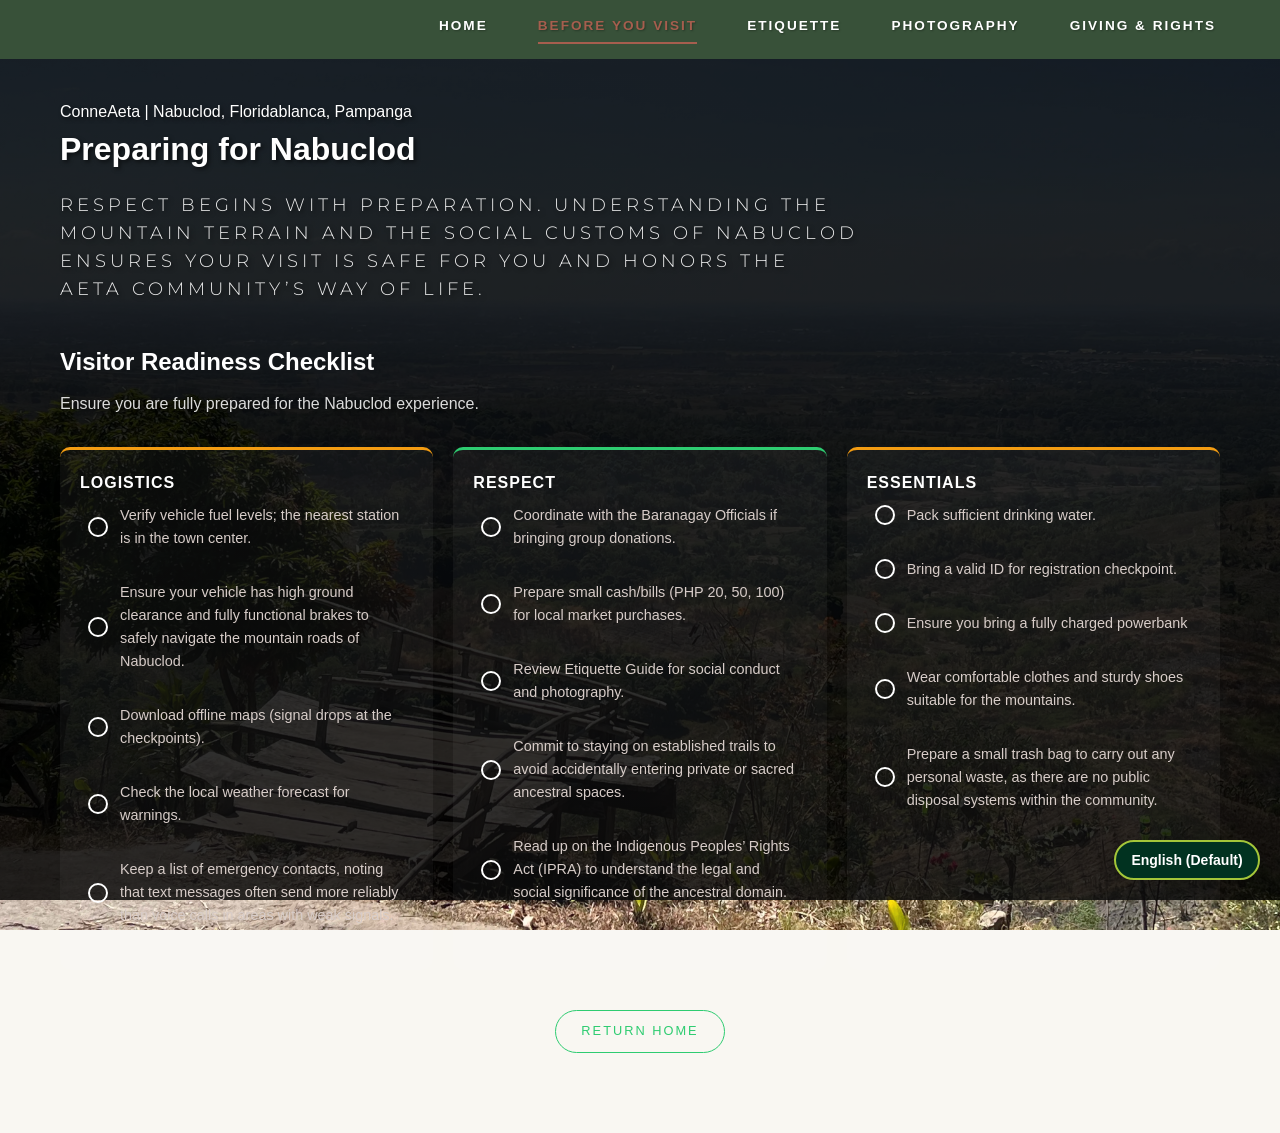
==== commit 45509574: "Add files via upload initial commit" ====
--- a/before-you-visit.html
+++ b/before-you-visit.html
@@ -29,10 +29,6 @@
 <body class="sub-page">
     <header class="sub-header">
         <nav>
-            <select id="lang-select" onchange="updateLanguage(this.value)">
-            <option value="en">English (Default)</option>
-            <option value="tl">Tagalog</option>
-            </select>
             <a href="index.html">Home</a>
             <a href="before-you-visit.html" class="active" data-key="nav1">Before You Visit</a>
             <a href="etiquette.html" data-key="nav2">Etiquette</a>
@@ -156,6 +152,10 @@
         </div>
     </div>
 </section>
+<select id="lang-select" onchange="updateLanguage(this.value)">
+            <option value="en">English (Default)</option>
+            <option value="tl">Tagalog</option>
+            </select>
 </body>
 
 <footer style="text-align: center; padding: 40px;">
--- a/style.css
+++ b/style.css
@@ -1322,27 +1322,33 @@
         font-size: 1.4rem !important;
     }
 #lang-select {
-    /* Positioning Logic */
-    position: fixed;
-    bottom: 20px; /* Distance from the bottom edge */
-    right: 20px;  /* Distance from the right edge */
-    z-index: 9999; /* Ensures it stays on top of all other elements */
-
-    /* Aesthetics */
-    background-color: #013220; /* Dark Forest Green */
+    position: fixed !important; /* Force the position */
+    top: auto !important;      /* Alisin ang kahit anong "top" setting */
+    bottom: 20px !important;   /* Pilitin sa ilalim */
+    right: 20px !important;    /* Pilitin sa kanan */
+    z-index: 9999;
+    /* ... rest of your aesthetics ... */
+
+    /* Aesthetics (Keep your cool colors) */
+    background-color: #013220;
     color: #FFFFFF;
-    border: 2px solid #A4C639; /* Matcha Green Border */
+    border: 2px solid #A4C639;
     padding: 10px 15px;
-    border-radius: 30px; /* Rounded pill shape looks modern */
+    border-radius: 30px;
     font-size: 14px;
     font-weight: 600;
     cursor: pointer;
     outline: none;
-    box-shadow: 0 4px 15px rgba(0, 0, 0, 0.3); /* Adds depth */
+    box-shadow: 0 4px 15px rgba(0, 0, 0, 0.3);
     transition: all 0.3s ease;
-}
-
-/* Hover effect for better UX */
+    
+    /* Para mawala ang default dropdown arrow sa ilang browsers (optional) */
+    appearance: none; 
+    -webkit-appearance: none;
+    text-align: center;
+}
+
+/* Hover effect */
 #lang-select:hover {
     background-color: #A4C639;
     color: #013220;
@@ -1352,9 +1358,21 @@
 /* Mobile Adjustment */
 @media screen and (max-width: 768px) {
     #lang-select {
-        bottom: 15px;
+        bottom: 15px; /* Konting adjustment para sa mobile thumb reach */
         right: 15px;
         padding: 8px 12px;
         font-size: 12px;
-    }
+        /* Siguraduhin na hindi ito natatakpan ng mobile nav kung meron man */
+    }
+}
+
+/* Itago ang body habang hindi pa tapos ang translation */
+body {
+    opacity: 0;
+    transition: opacity 0.2s ease-in;
+}
+
+/* Class na idadagdag natin gamit ang JS */
+body.loaded {
+    opacity: 1;
 }
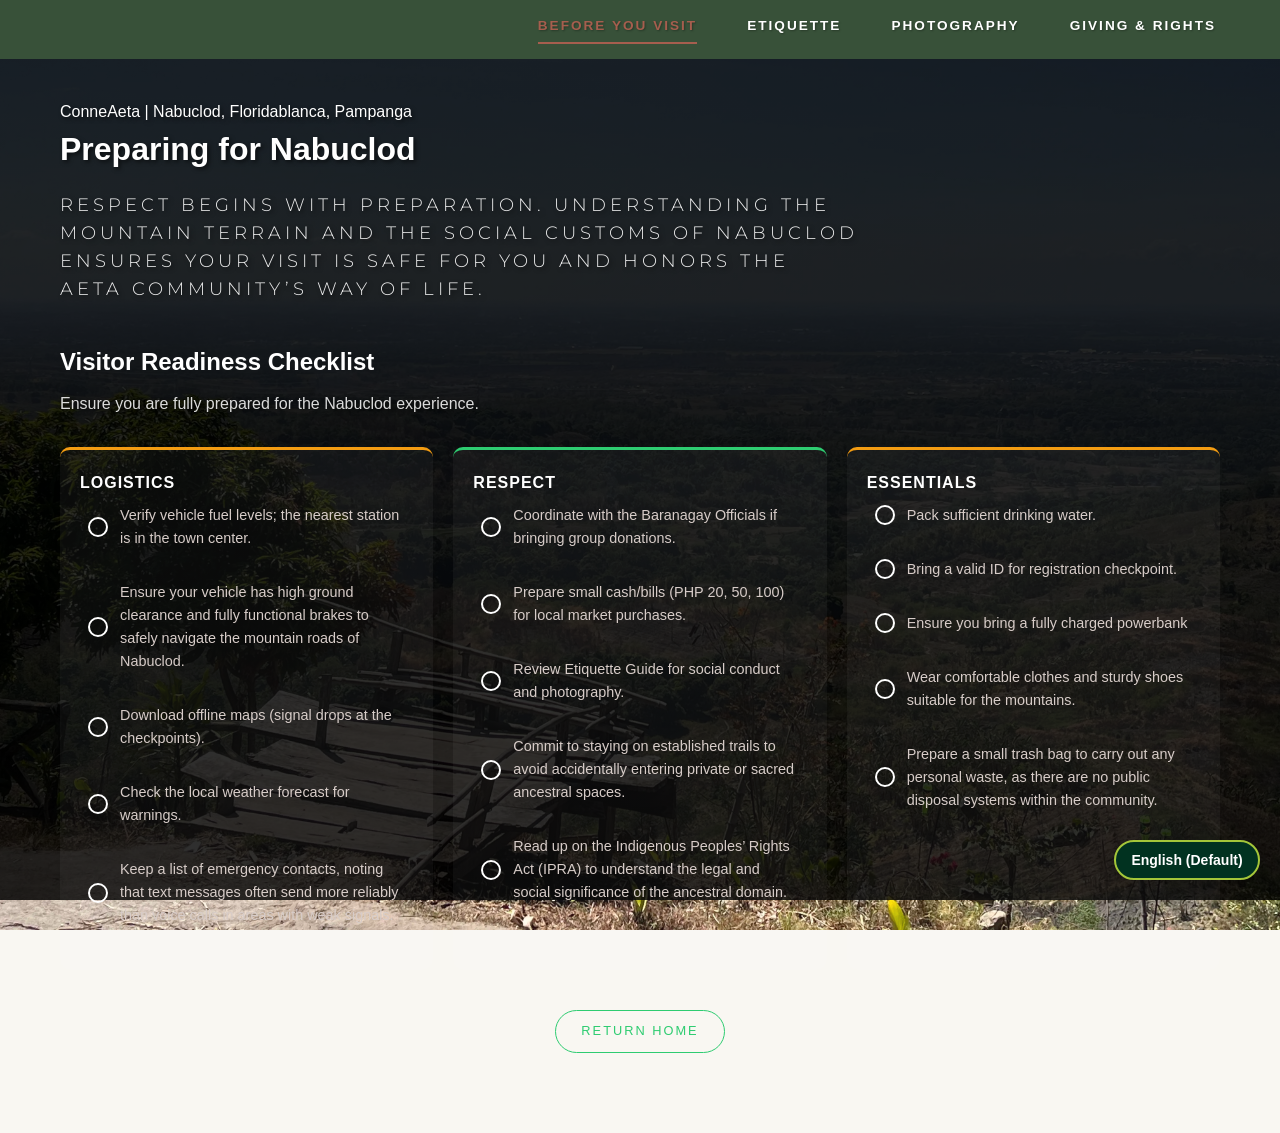
==== commit 39a54bf3: "Add files via upload initial commit" ====
--- a/before-you-visit.html
+++ b/before-you-visit.html
@@ -29,7 +29,6 @@
 <body class="sub-page">
     <header class="sub-header">
         <nav>
-            <a href="index.html">Home</a>
             <a href="before-you-visit.html" class="active" data-key="nav1">Before You Visit</a>
             <a href="etiquette.html" data-key="nav2">Etiquette</a>
             <a href="photos.html" data-key='nav3'>Photography</a>
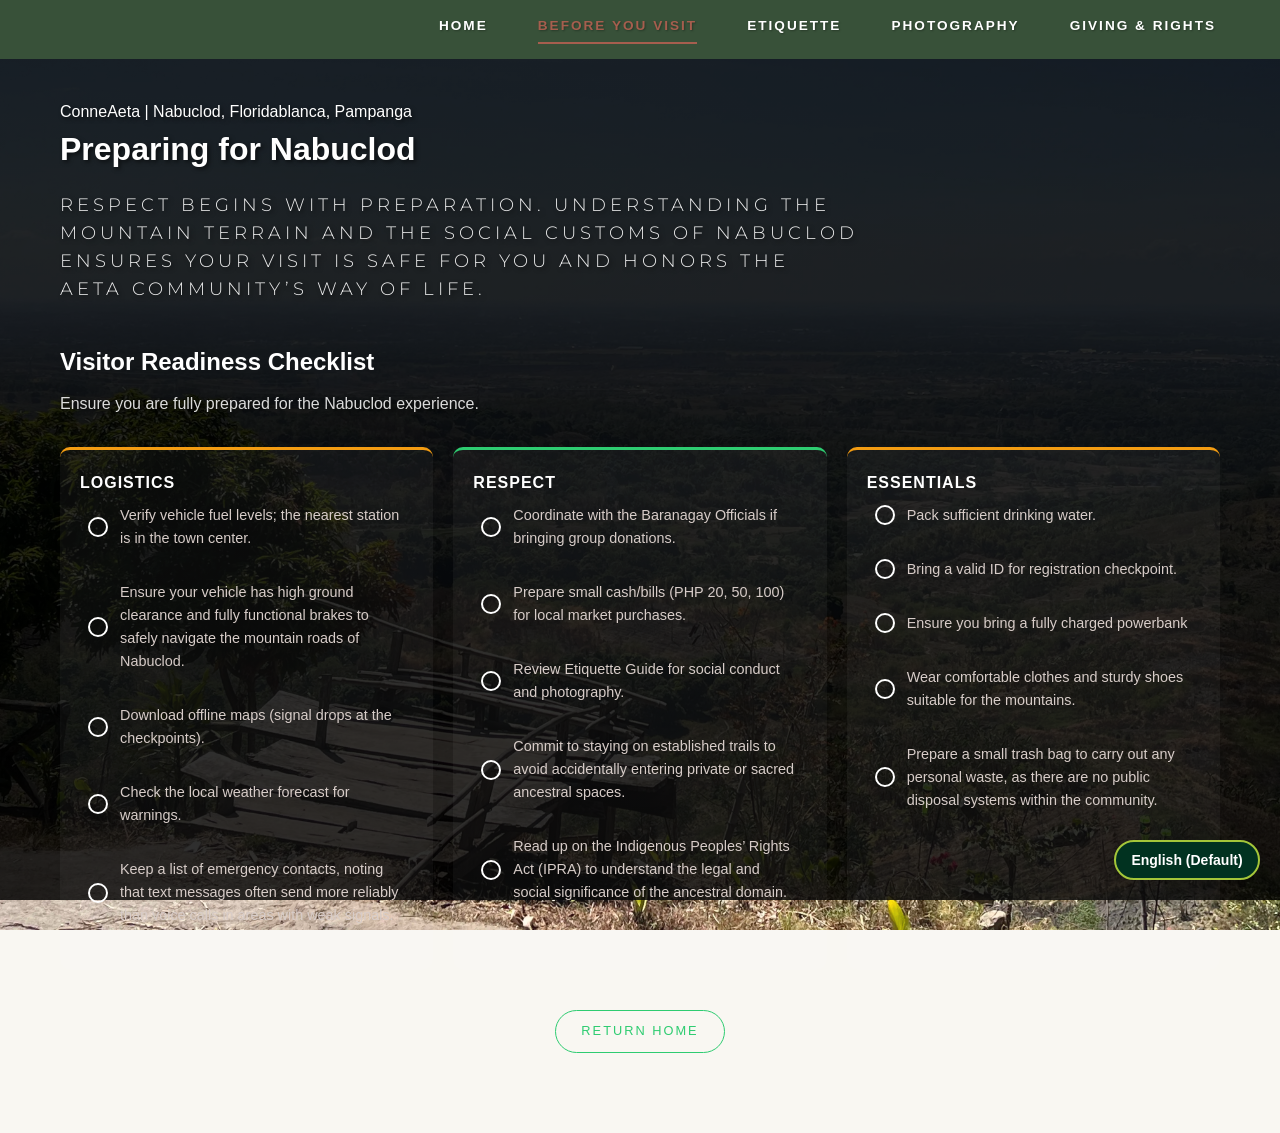
==== commit c280b5d2: "Add files via upload" ====
--- a/before-you-visit.html
+++ b/before-you-visit.html
@@ -29,6 +29,7 @@
 <body class="sub-page">
     <header class="sub-header">
         <nav>
+            <a href="index.html">Home</a>  
             <a href="before-you-visit.html" class="active" data-key="nav1">Before You Visit</a>
             <a href="etiquette.html" data-key="nav2">Etiquette</a>
             <a href="photos.html" data-key='nav3'>Photography</a>
--- a/style.css
+++ b/style.css
@@ -50,7 +50,6 @@
     transition: opacity 0.3s ease;
     text-shadow: 1px 1px 2px rgba(0,0,0,0.3);
 }
-
 /* THE ADDITION */
 nav a.active {
     color: var(--terracotta) !important;
@@ -261,38 +260,57 @@
     letter-spacing: 1px;
     color: var(--terracotta);
 }
-@media (max-width: 768px) {
-    /* Main Navbar: Fixed at the very top, spanning full width */
+ @media (max-width: 768px) {
     header {
         position: fixed; 
         top: 0;
         left: 0;
-        width: 100%; /* Ensures it covers the top properly */
-        padding: 15px 0;
-        display: flex;
-        justify-content: center; /* Centers your page links (Home, Maps, etc.) */
-        background: rgba(56, 81, 57, 0.9); 
+        width: 100%;
+        padding: 5px 0; /* Sobrang liit na padding sa taas/baba ng header */
+        background: rgba(56, 81, 57, 0.95); /* Mas solid ng konti para malinaw ang text */
         backdrop-filter: blur(10px);
         z-index: 2000;
-        border-bottom: 1px solid rgba(164, 198, 57, 0.2);
     }
 
     header nav {
         display: flex;
+        flex-wrap: wrap;
+        width: 100%;
         justify-content: center;
-        gap: 15px;
+        gap: 0 !important; /* Alisin ang puwang sa pagitan ng mga links */
+        margin: 0;
+        padding: 0;
     }
 
     header nav a {
-        font-size: 0.75rem;
-        letter-spacing: 1px;
+        text-align: center;
+        margin: 0 !important;
+        padding: 8px 2px; /* Siksik na padding: 8px sa vertical, 2px lang sa horizontal */
+        box-sizing: border-box;
+        font-size: 0.70rem;
+        display: block;
         text-transform: uppercase;
-    }
-
+        letter-spacing: 0px; /* Alisin ang spacing ng letters para hindi humaba ang salita */
+    }
+
+    /* Row 1: 3 Items (33.33% each) */
+    header nav a:nth-child(-n+3) {
+        flex: 0 0 33.33%;
+        width: 33.33%;
+        /* Opsyonal: Lagyan ng manipis na border para makita ang division */
+        /* border: 0.1px solid rgba(255,255,255,0.05); */
+    }
+
+    /* Row 2: 2 Items (50% each) */
+    header nav a:nth-child(n+4) {
+        flex: 0 0 50%;
+        width: 50%;
+    }
+
+    /* I-adjust ang Hero Content para hindi masyadong malayo ang gap sa header */
     .hero-content h1 {
-        margin-top: 60px; /* Prevents text from being hidden behind the header */
-    }
-
+        margin-top: 80px; /* Binawasan mula 110px para siksik tignan */
+    }
     .tagline {
         letter-spacing: 2px; /* Reduces spacing so it doesn't wrap awkwardly */
         margin-bottom: 30px;
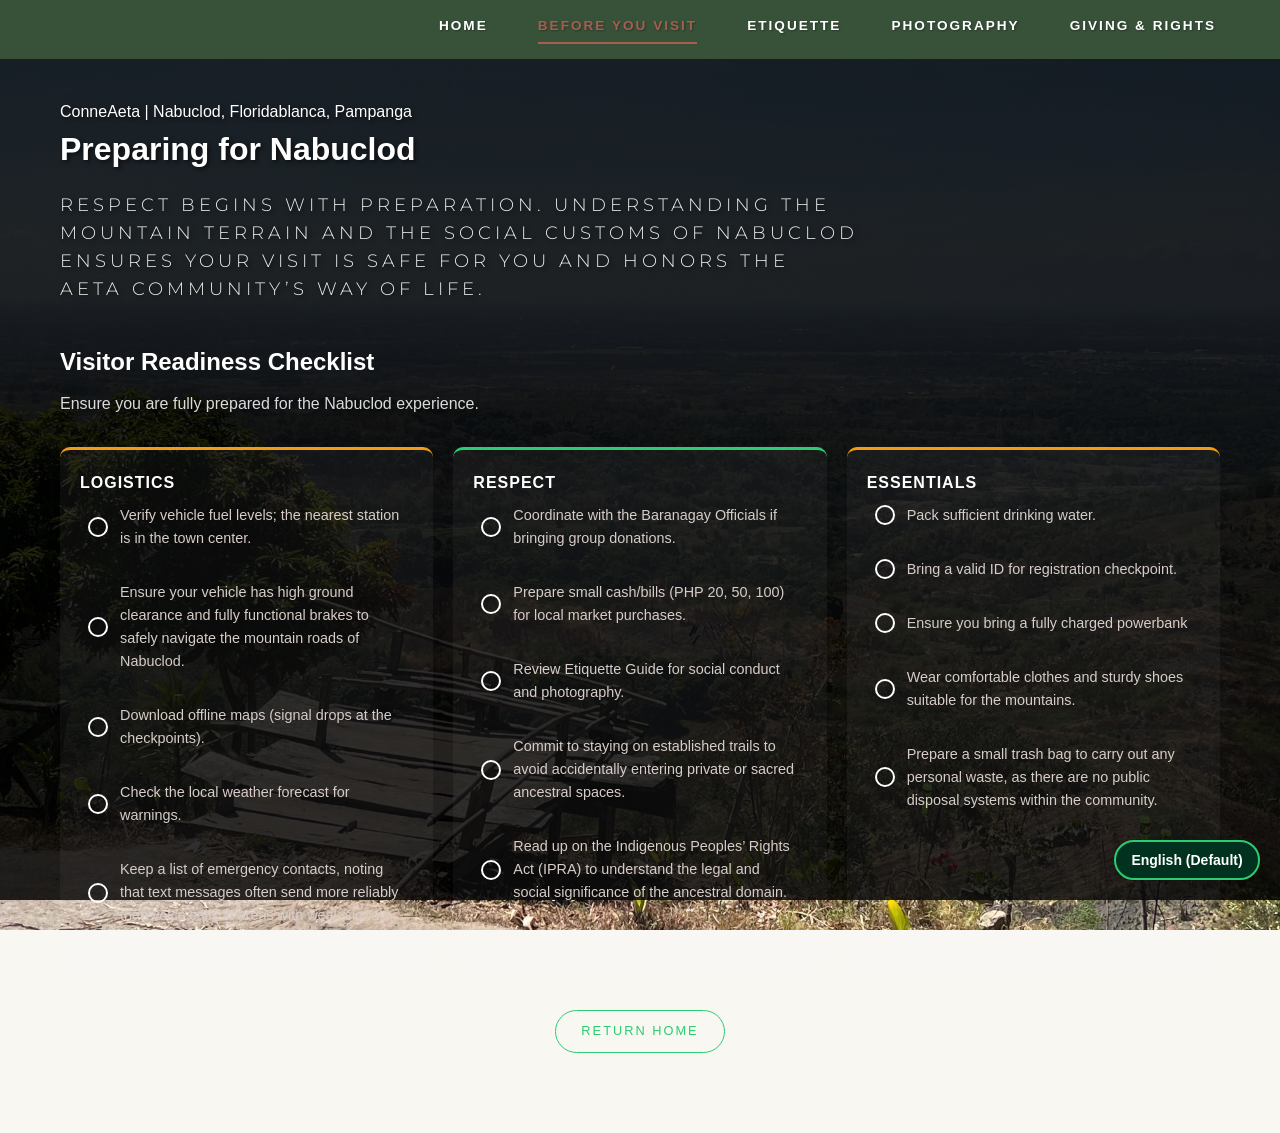
==== commit 73391096: "Add files via upload" ====
--- a/before-you-visit.html
+++ b/before-you-visit.html
@@ -7,24 +7,25 @@
     <link rel="stylesheet" href="style.css">
     <title>Before You Visit | ConneAeta</title>
     <script>    
-        // Check agad ang memory bago mag-load ang body
         (function() {
             const savedLang = localStorage.getItem('preferredLang');
             if (savedLang && savedLang !== 'en') {
-                // Lagyan ng class ang HTML para itago ang body sa CSS
                 document.documentElement.classList.add('translating');
             }
         })();
     </script>
+
     <style>
-        /* Itatago ang body para hindi makita ang English flicker */
         .translating body {
             visibility: hidden;
             opacity: 0;
         }
     </style>
+    
     <script src=translations.js></script>
     <script src=main-logic.js></script>
+    
+<!-- NAVIGATION -->
 </head>
 <body class="sub-page">
     <header class="sub-header">
@@ -36,8 +37,8 @@
             <a href="support.html" data-key="nav4">Giving & Rights</a>
         </nav>
     </header>
-
-    <main class="content-wrapper">
+<!-- HEADER -->
+<main class="content-wrapper">
         <p class="brand-sub">ConneAeta | Nabuclod, Floridablanca, Pampanga</p>
         <h1 data-key="byv_title">Preparing for Nabuclod</h1>
         <p class="tagline" data-key="byv_tagline">
@@ -53,7 +54,7 @@
     </div>
 
     <div class="checklist-grid">
-        <!-- Logistics Column -->
+        <!-- LOGISTICS -->
         <div class="check-group board-style">
             <div class="group-header">
                 <h4 data-key="cl_h1">Logistics</h4>
@@ -87,7 +88,7 @@
             </label>
         </div>
 
-        <!-- Community Column -->
+        <!-- RESPECT  -->
         <div class="check-group board-style matcha-accent">
             <div class="group-header">
                 <h4 data-key="cl_h2">Respect</h4>
@@ -119,7 +120,7 @@
                 <span class="text" data-key="cl_2.5"> Read up on the Indigenous Peoples’ Rights Act (IPRA) to understand the legal and social significance of the ancestral domain. </span>
         </div>
 
-        <!-- Gear Column -->
+        <!-- ESSENTIALS -->
         <div class="check-group board-style">
             <div class="group-header">
                 <h4 data-key="cl_h3">Essentials</h4>
@@ -157,7 +158,6 @@
             <option value="tl">Tagalog</option>
             </select>
 </body>
-
 <footer style="text-align: center; padding: 40px;">
     <a href="index.html" class="cta-button" style="font-size: 0.8rem;" data-key="return_btn">Return Home</a>
 </footer>
--- a/style.css
+++ b/style.css
@@ -8,8 +8,6 @@
     --heading-font: 'Playfair Display', serif;
     --body-font: 'Montserrat', sans-serif;
 }
-
-/* --- Base Reset --- */
 * {
     box-sizing: border-box;
 }
@@ -20,9 +18,9 @@
     background-color: var(--warm-cream);
     color: var(--earth-brown);
     line-height: 1.6;
-    overflow-x: hidden; /* Prevents accidental side-scrolling on mobile */
-}
-/* --- Header & Navigation --- */
+    overflow-x: hidden; 
+
+/* --- HEADER AND NAVIGATION --- */
 header {
     position: absolute;
     top: 0;
@@ -50,7 +48,7 @@
     transition: opacity 0.3s ease;
     text-shadow: 1px 1px 2px rgba(0,0,0,0.3);
 }
-/* THE ADDITION */
+
 nav a.active {
     color: var(--terracotta) !important;
     border-bottom: 2px solid var(--terracotta);
@@ -61,8 +59,8 @@
 nav a:hover {
     opacity: 0.7;
 }
-
-/* --- Hero Section --- */
+}
+/* --- HERO  --- */
 .hero {
     height: 100vh;
     display: flex;
@@ -76,13 +74,13 @@
 }
 
 .hero-content {
-    max-width: 900px; /* Prevents text from being too wide on desktops */
+    max-width: 900px; 
     padding: 20px;
 }
 
 .hero-content h1 {
     font-family: var(--heading-font);
-    font-size: clamp(2.5rem, 10vw, 5.5rem); /* Dynamically scales text */
+    font-size: clamp(2.5rem, 10vw, 5.5rem); 
     color: var(--white);
     margin: 0;
     letter-spacing: 1px;
@@ -91,7 +89,7 @@
 
 .tagline {
     font-family: var(--body-font);
-    font-size: clamp(0.85rem, 3vw, 1.1rem); /* Dynamically scales tagline */
+    font-size: clamp(0.85rem, 3vw, 1.1rem); 
     font-weight: 300;
     color: var(--white);
     margin-top: 15px;
@@ -101,40 +99,31 @@
     opacity: 0.9;
 }
 
-/* --- Subtle CTA Button --- */
+/* ---  CTA Button --- */
 .cta-button {
     display: inline-block;
     padding: 15px 30px;
-    /* Transparent background for a lighter feel */
-    background-color: transparent; 
-    /* Soft color for text - use a muted white or light grey */
+    background-color: transparent;
     color: rgba(255, 255, 255, 0.9); 
-    
     text-decoration: none;
     font-size: 0.85rem;
     font-weight: 500;
     text-transform: uppercase;
     letter-spacing: 2px;
-    
-    /* Thin, semi-transparent border */
     border: 1px solid rgba(255, 255, 255, 0.3); 
-    border-radius: 2px;
-    
+    border-radius: 2px;   
     transition: all 0.5s cubic-bezier(0.4, 0, 0.2, 1);
 }
-
 .cta-button:hover {
-    /* Subtle background fade-in */
-    background-color: rgba(164, 198, 57, 0.15); /* Very light Matcha Green tint */
-    border-color: #A4C639; /* Matcha Green border highlight */
+   
+    background-color: rgba(164, 198, 57, 0.15); 
+    border-color: #A4C639;
     color: #ffffff;
-    
-    /* Very soft lift instead of a harsh shadow */
     transform: translateY(-1px);
-    letter-spacing: 2.5px; /* Slight expansion for a sophisticated feel */
-}
-
-/* --- Base Body Settings --- */
+    letter-spacing: 2.5px; 
+}
+
+/* --- BASE BODY  --- */
 body {
     margin: 0;
     padding: 0;
@@ -146,37 +135,34 @@
     background-color: #1a1a1a; 
 }
 
-/* --- Index Page Background --- */
+/* --- INDEX BACKGROUND --- */
 body.home-page {
     background-image: linear-gradient(rgba(0,0,0,0.5), rgba(0,0,0,0.5)), url('nabuclod.webp') !important;
     background-attachment: fixed !important;
-    display: block; /* Ensures the body is rendering fully */
-}
-
-/* --- All Other Pages Background --- */
+    display: block;
+}
+
+/* --- PAGES BACKGROUND --- */
 body.sub-page {
-    /* Increased from 0.7 to 0.85 for better text contrast */
     background-image: linear-gradient(rgba(0,0,0,0.85), rgba(0,0,0,0.85)), url('nabuclod2.webp');
     background-size: cover;
     background-position: center;
-    background-attachment: fixed; /* Keeps the background steady while scrolling */
-}
-
-/* CHANGE: Separate the body class from the container class */
+    background-attachment: fixed; 
+}
+
 .hero, .quick-links, .sub-page-content {
     background: transparent !important;
 }
 .quick-links {
     position: relative;
-    padding: 150px 20px; /* More padding creates a longer scroll over the photo */
-    /* This is the engine of the effect */
+    padding: 150px 20px; 
     background-attachment: fixed; 
     background-position: center;
     background-repeat: no-repeat;
     background-size: cover;
     
     width: 100%;
-    min-height: 80vh; /* Ensures the section is large enough to see the effect */
+    min-height: 80vh;
     display: flex;
     align-items: center;
     overflow: hidden;
@@ -184,39 +170,34 @@
 
 .glass-grid {
     display: grid;
-    /* This forces 4 equal columns on desktop */
     grid-template-columns: repeat(4, 1fr); 
     gap: 20px;
-    max-width: 1300px; /* Widened to give the row more breathing room */
+    max-width: 1300px;
     margin: 0 auto;
     z-index: 2;
 }
-
-/* --- Responsive Adjustments --- */
-
-/* For Tablets: Move to 2 rows of 2 */
+/* TABLETS */
 @media (max-width: 1100px) {
     .glass-grid {
         grid-template-columns: repeat(2, 1fr);
     }
 }
-
-/* For Phones: Move to a single vertical stack */
+/* PHONES */
 @media (max-width: 700px) {
     .glass-grid {
         grid-template-columns: 1fr;
         gap: 15px;
     }
-    
     .glass-card {
-        padding: 30px 20px; /* Slightly smaller padding for small screens */
-    }
-}
-/* THE GLASS EFFECT */
+        padding: 30px 20px; 
+    }
+}
+
+/*  GLASS EFFECT */
 .glass-card {
-    background: rgba(255, 255, 255, 0.1); /* Transparent white */
-    backdrop-filter: blur(12px); /* The frosted glass look */
-    -webkit-backdrop-filter: blur(12px); /* Safari support */
+    background: rgba(255, 255, 255, 0.1); 
+    backdrop-filter: blur(12px); 
+    -webkit-backdrop-filter: blur(12px);
     border: 1px solid rgba(255, 255, 255, 0.2);
     border-radius: 20px;
     padding: 40px 30px;
@@ -260,14 +241,15 @@
     letter-spacing: 1px;
     color: var(--terracotta);
 }
+
  @media (max-width: 768px) {
     header {
         position: fixed; 
         top: 0;
         left: 0;
         width: 100%;
-        padding: 5px 0; /* Sobrang liit na padding sa taas/baba ng header */
-        background: rgba(56, 81, 57, 0.95); /* Mas solid ng konti para malinaw ang text */
+        padding: 5px 0; 
+        background: rgba(56, 81, 57, 0.95); 
         backdrop-filter: blur(10px);
         z-index: 2000;
     }
@@ -277,7 +259,7 @@
         flex-wrap: wrap;
         width: 100%;
         justify-content: center;
-        gap: 0 !important; /* Alisin ang puwang sa pagitan ng mga links */
+        gap: 0 !important; 
         margin: 0;
         padding: 0;
     }
@@ -285,44 +267,40 @@
     header nav a {
         text-align: center;
         margin: 0 !important;
-        padding: 8px 2px; /* Siksik na padding: 8px sa vertical, 2px lang sa horizontal */
+        padding: 8px 2px; 
         box-sizing: border-box;
         font-size: 0.70rem;
         display: block;
         text-transform: uppercase;
-        letter-spacing: 0px; /* Alisin ang spacing ng letters para hindi humaba ang salita */
-    }
-
-    /* Row 1: 3 Items (33.33% each) */
+        letter-spacing: 0px; 
+    }
+
     header nav a:nth-child(-n+3) {
         flex: 0 0 33.33%;
         width: 33.33%;
-        /* Opsyonal: Lagyan ng manipis na border para makita ang division */
-        /* border: 0.1px solid rgba(255,255,255,0.05); */
-    }
-
-    /* Row 2: 2 Items (50% each) */
+    }
+
     header nav a:nth-child(n+4) {
         flex: 0 0 50%;
         width: 50%;
     }
 
-    /* I-adjust ang Hero Content para hindi masyadong malayo ang gap sa header */
     .hero-content h1 {
-        margin-top: 80px; /* Binawasan mula 110px para siksik tignan */
+        margin-top: 80px; 
     }
     .tagline {
-        letter-spacing: 2px; /* Reduces spacing so it doesn't wrap awkwardly */
+        letter-spacing: 2px; 
         margin-bottom: 30px;
     }
 
     .cta-button {
-        width: 100%; /* Full width button is easier to tap */
+        width: 100%; 
         max-width: 300px;
         padding: 20px;
     }
 }
-/* --- Sub-Page Layout --- */
+
+/* --- SUB PAGES LAYOUT --- */
 .sub-page { 
     background-color: var(--warm-cream); 
     background-image: linear-gradient(rgba(0, 0, 0, 0.5), rgba(0, 0, 0, 0.5)), url('nabuclod2.jpeg');
@@ -335,19 +313,18 @@
 
 .sub-header {
     background-color: var(--forest-green);
-    padding: 15px 5%; /* Flexible padding */
+    padding: 15px 5%;
     display: flex;
     justify-content: flex-end;
-    position: sticky; /* Keeps nav visible while scrolling */
+    position: sticky; 
     top: 0;
     z-index: 1000;
 }
 
-/* Fixes for Navigation on mobile */
 .sub-header nav {
     display: flex;
     gap: 20px;
-    flex-wrap: wrap; /* Allows links to wrap on small screens */
+    flex-wrap: wrap; 
     justify-content: center;
 }
 
@@ -363,7 +340,6 @@
     text-align: left;
 }
 
-/* 1. Base style for all category headers */
 .category-section h2 {
     color: var(--white);
     font-family: var(--heading-font);
@@ -371,29 +347,28 @@
     display: inline-block;
     padding-bottom: 5px;
 }
-/* Target only the H2 inside the etiquette-section */
+
+/* ETIQUETTE */
 .etiquette-section .section-heading {
-    color: white !important; /* Forces the color to change */
-    text-shadow: 2px 2px 4px rgba(0, 0, 0, 0.8); /* Dark shadow to lift it off the background */
+    color: white !important; 
+    text-shadow: 2px 2px 4px rgba(0, 0, 0, 0.8); 
     display: inline-block;
     padding: 5px 15px;
 }
- /* Using the parent class to ensure the browser prioritizes this style */
+
 .donts-section .section-heading {
-    color: white !important; /* Your brown */
-   text-shadow: 2px 2px 4px rgba(0, 0, 0, 0.8); /* Dark shadow to lift it off the background */
+    color: white !important; 
+   text-shadow: 2px 2px 4px rgba(0, 0, 0, 0.8); 
     display: inline-block;
     padding: 5px 15px;
 }
 
-/* Container for the cards */
 .dos-grid {
     display: grid;
     grid-template-columns: repeat(auto-fit, minmax(250px, 1fr));
     gap: 20px;
 }
 
-/* Glassmorphism Card Style */
 .do-card {
     background: rgba(255, 255, 255, 0.05);
     backdrop-filter: blur(10px);
@@ -405,7 +380,7 @@
 
 .do-card:hover {
     transform: scale(1.03);
-    border-color: #f39c12; /* Using your gold/wood accent */
+    border-color: #f39c12; 
 }
 
 .img-box {
@@ -436,9 +411,8 @@
     line-height: 1.4;
 }
 
-/* Don'ts list styling */
 .donts-container {
-    background: rgba(231, 76, 60, 0.1); /* Subtle red tint */
+    background: rgba(231, 76, 60, 0.1); 
     border-left: 5px solid #e74c3c;
     padding: 20px;
     border-radius: 8px;
@@ -463,10 +437,9 @@
     font-weight: bold;
 }
 
-/* --- MOBILE OPTIMIZATION --- */
 @media (max-width: 768px) {
     .sub-header {
-        justify-content: center; /* Centers nav on phones */
+        justify-content: center; 
         padding: 15px;
     }
 
@@ -490,25 +463,23 @@
     }
 
     .rules-grid {
-        grid-template-columns: 1fr; /* Stacks cards in 1 column */
+        grid-template-columns: 1fr; 
         gap: 15px;
     }
 
     .category-section h2 {
-        display: block; /* Centers the header line on mobile */
+        display: block; 
         text-align: center;
         margin: 40px auto 20px auto;
     }
 }
 
-/* for before-you-visit */
-/* Ensure the tagline is legible on mobile */
+
 .tagline {
     max-width: 800px;
     margin-bottom: 40px;
 }
 
-/* Add a little more breathing room for the headers in the guide */
 .category-section {
     margin-top: 50px;
 }
@@ -526,7 +497,7 @@
     }
 }
 
-/* --- photos --- */
+/* --- PHOTOS FOR ETIQUETTE --- */
 .photo-gallery {
     display: grid;
     grid-template-columns: repeat(auto-fit, minmax(300px, 1fr));
@@ -550,7 +521,7 @@
 .gallery-item img {
     width: 100%;
     height: 250px;
-    object-fit: cover; /* Ensures images are cropped neatly into boxes */
+    object-fit: cover; 
     display: block;
 }
 
@@ -563,17 +534,16 @@
     background: rgba(0,0,0,0.3);
 }
 
-/* Mobile Gallery Tweaks */
 @media (max-width: 768px) {
     .photo-gallery {
-        grid-template-columns: 1fr; /* Stacks photos on phones */
+        grid-template-columns: 1fr; 
     }
     
     .gallery-item img {
         height: 200px;
     }
 }
-/* This forces every major container to be invisible so the body shows through */
+
 .hero, 
 .main-wrapper, 
 #app, 
@@ -583,7 +553,7 @@
 }
 
 
-/* --- START - WELCOME LOADING OVERLAY STYLES --- */
+/* --- WELCOME --- */
 #welcome-overlay {
     position: fixed;
     inset: 0;
@@ -602,12 +572,12 @@
     align-items: center;
     text-align: center;
     padding: 20px;
-    width: 100%; /* Allows flex centering to work properly */
+    width: 100%; 
 }
 
 .welcome-main {
     font-family: 'Playfair Display', serif;
-    font-size: clamp(2.5rem, 8vw, 4rem); /* Responsive size: scales on mobile */
+    font-size: clamp(2.5rem, 8vw, 4rem); 
     color: #ffffff;
     margin: 0;
 }
@@ -615,7 +585,7 @@
 .welcome-sub {
     font-family: 'Montserrat', sans-serif;
     font-size: 1rem;
-    color: #f39c12; /* Gold accent */
+    color: #f39c12; 
     margin-top: 10px;
     letter-spacing: 2px;
 }
@@ -647,7 +617,6 @@
     pointer-events: none;
 }
 
-/* Mobile Tweak */
 @media screen and (max-width: 480px) {
     .welcome-main {
         font-size: 2.2rem;
@@ -658,53 +627,46 @@
     }
 }
 
-/* --- END-LOADING SCREEN ---- */
-
-/* --- START-BEFORE YOU VISIT ---*/
+/* --- BEFORE YOU VISIT ---*/
 
 .group-header h4 {
-    color: #ffffff; /* Sets the text to pure white */
+    color: #ffffff; 
     margin: 0;
     text-transform: uppercase;
     letter-spacing: 1px;
-    /* Optional: adds a tiny bit of weight so the white is crisp */
     font-weight: 600; 
 }
 
-/* Main Checklist Heading */
 .checklist-header h3 {
     color: #ffffff !important;
     font-size: 1.5rem;
     margin-bottom: 10px;
 }
 
-/* Checklist Intro/Description */
 .checklist-header .checklist-intro {
-    color: rgba(255, 255, 255, 0.85); /* Slightly off-white for a cleaner look */
+    color: rgba(255, 255, 255, 0.85); 
     font-size: 1rem;
     margin-bottom: 30px;
-    max-width: 600px; /* Prevents the text from stretching too far */
-}
-
-/* Layout remains a single row of 3 boxes */
+    max-width: 600px; 
+}
+
 .checklist-grid {
     display: grid;
-    grid-template-columns: repeat(3, 1fr); /* Forces 3 boxes in one row */
+    grid-template-columns: repeat(3, 1fr); 
     gap: 20px;
 }
 
 .board-style {
     background: rgba(255, 255, 255, 0.04);
-    border-top: 3px solid #f39c12; /* Wood accent */
+    border-top: 3px solid #f39c12; 
     border-radius: 10px;
     padding: 20px;
 }
 
 .matcha-accent {
-    border-top-color: #2ecc71; /* Matcha accent for the middle box */
-}
-
-/* The Single Check Style */
+    border-top-color: #2ecc71; 
+}
+
 .check-item-single {
     display: flex;
     align-items: center;
@@ -720,15 +682,13 @@
 }
 
 .check-item-single input {
-    display: none; /* Hide the native box */
+    display: none; 
 }
 
 .checkmark-circle {
     width: 20px;
     height: 20px;
-    /* Change 'border: 2px;' to include the style 'solid' */
     border: 2px solid white; 
-    
     border-radius: 50%;
     margin-right: 12px;
     display: flex;
@@ -738,7 +698,6 @@
     flex-shrink: 0;
 }
 
-/* Active State: The Single Checkmark */
 .check-item-single input:checked + .checkmark-circle {
     background-color: #2ecc71; /* Matcha fill */
     border-color: #2ecc71;
@@ -751,7 +710,6 @@
     font-weight: bold;
 }
 
-/* High visibility Tan text */
 .check-item-single .text {
     color: #d7ccc8;
     font-size: 0.9rem;
@@ -763,15 +721,13 @@
     text-decoration: line-through;
 }
 
-/* Mobile: Stack them when screen is small */
 @media (max-width: 900px) {
     .checklist-grid {
         grid-template-columns: 1fr;
     }
 }
 
-/*photos*/
-/* --- BASE STYLES & RESET --- */
+/* --- PHOTOS PAGE --- */
 * {
     margin: 0;
     padding: 0;
@@ -779,12 +735,11 @@
 }
 
 body {
-    background-color: #0f0f0f; /* Deep dark background */
+    background-color: #0f0f0f; 
     font-family: 'Inter', sans-serif;
     color: #ffffff;
 }
 
-/* --- LAYOUT WRAPPER --- */
 .photography-wrapper {
     display: flex;
     gap: 40px;
@@ -794,7 +749,6 @@
     align-items: flex-start;
 }
 
-/* --- SIDEBAR (STICKY ON DESKTOP) --- */
 .protocol-sidebar {
     flex: 0 0 280px; 
     border-right: 1px solid rgba(255, 255, 255, 0.1);
@@ -811,7 +765,7 @@
     text-transform: uppercase;
     letter-spacing: 2px;
     margin-bottom: 35px;
-    border-left: 5px solid #2ecc71; /* Matcha Accent */
+    border-left: 5px solid #2ecc71; 
     padding-left: 15px;
 }
 
@@ -820,7 +774,7 @@
 }
 
 .p-item h6 {
-    color: #f39c12; /* Wood Tone */
+    color: #f39c12; 
     font-size: 1rem;
     font-weight: 600;
     margin-bottom: 8px;
@@ -835,7 +789,7 @@
     margin: 0;
 }
 
-/* --- THE GALLERY MAIN --- */
+/* --- THE MAIN GALLERY PHOTOS  --- */
 .gallery-main {
     flex: 1;
     width: 100%;
@@ -843,22 +797,20 @@
 
 .mosaic-grid {
     display: grid;
-    grid-template-columns: repeat(2, 1fr); /* 2 columns for the '2' in 1-2-1-2 */
+    grid-template-columns: repeat(2, 1fr); 
     gap: 25px;
     width: 100%;
 }
 
-/* Standard Photos (The '2') */
 .photo-item {
     width: 100%;
     aspect-ratio: 3 / 2;
     overflow: hidden;
     background: #1a1a1a;
-    border-radius: 25px; /* Curved Edges */
+    border-radius: 25px; 
     border: 1px solid rgba(255, 255, 255, 0.05);
 }
 
-/* Full Width Photos (The '1') */
 .photo-item.wide {
     grid-column: span 2; 
     aspect-ratio: 21 / 9; 
@@ -871,55 +823,81 @@
     transition: transform 0.6s cubic-bezier(0.25, 1, 0.5, 1);
 }
 
-/* Hover Effect */
 .photo-item:hover img {
     transform: scale(1.08);
 }
 
-/* --- MOBILE RESPONSIVE FIXES (Below 900px) --- */
 @media (max-width: 900px) {
-    
-    /* Stack Sidebar on top of Gallery */
     .photography-wrapper { 
-        flex-direction: column; 
+        display: flex !important;
+        flex-direction: column !important; 
+        align-items: center !important;   
         padding: 20px;
-        gap: 30px;
-    }
-
-    /* Adjust Sidebar for Top Placement */
+        gap: 40px; 
+        width: 100% !important;
+        overflow-x: hidden !important; 
+
     .protocol-sidebar {
-        flex: none;
-        width: 100%;
+        flex: none !important;
+        width: 100% !important;
+        max-width: 500px; 
         position: relative; 
         top: 0;
-        padding-right: 0;
-        border-right: none;
+        padding: 0 0 30px 0; 
+        border-right: none !important;
         border-bottom: 1px solid rgba(255, 255, 255, 0.1);
-        padding-bottom: 30px;
+        display: flex;
+        flex-direction: column;
+        align-items: center; 
+        text-align: center;
     }
 
     .sidebar-title {
-        font-size: 1.3rem;
+        font-size: 1.5rem;
         margin-bottom: 25px;
-    }
-
-    /* Convert Mosaic Grid to Single Column for readability */
+        width: 100%;
+    }
+
+    .protocol-list {
+        width: 100%;
+        display: flex;
+        flex-direction: column;
+        align-items: center;
+    }
+
+    .gallery-main {
+        width: 100% !important;
+        display: block !important;
+    }
+
     .mosaic-grid {
-        grid-template-columns: 1fr; 
+        display: grid !important;
+        grid-template-columns: 1fr !important; 
         gap: 20px;
-    }
-
-    /* Ensure 'Wide' and 'Standard' photos look the same on mobile */
+        width: 100% !important;
+    }
+
     .photo-item, 
     .photo-item.wide {
         grid-column: span 1 !important; 
+        width: 100% !important;
         aspect-ratio: 3 / 2; 
         border-radius: 18px; 
+        overflow: hidden;
+        display: block !important;
+    }
+
+    .photo-item img {
+        width: 100% !important;
+        height: 100% !important;
+        object-fit: cover !important;
     }
 
     .p-item {
         margin-bottom: 25px;
-    }
+        width: 100%;
+    }
+}
 }
 
 /* --- FOOTER --- */
@@ -942,7 +920,7 @@
     color: #000;
 }
 
-/* --- SUPPORT PAGE THEME --- */
+/* --- SUPPORT PAGE --- */
 .support-page {
     max-width: 1100px;
     margin: 0 auto;
@@ -956,7 +934,7 @@
 
 .support-header h1 {
     font-size: 3rem;
-    color: #2ecc71; /* Matcha Accent */
+    color: #2ecc71; 
     margin-bottom: 15px;
 }
 
@@ -964,18 +942,15 @@
     text-transform: uppercase;
     letter-spacing: 3px;
     font-size: 1rem;
-    color: #f39c12; /* Wood Tone */
+    color: #f39c12; 
     margin-bottom: 40px;
     display: block;
     border-bottom: 1px solid rgba(243, 156, 18, 0.3);
     padding-bottom: 10px;
 }
 
-/* --- RIGHTS GRID --- */
-/* --- UPDATED RIGHTS GRID (Dark 2x2 Layout) --- */
 .rights-grid {
     display: grid;
-    /* Forces 2 columns for the 4 cards */
     grid-template-columns: repeat(2, 1fr);
     gap: 25px;
     margin-bottom: 100px;
@@ -985,10 +960,9 @@
 }
 
 .right-card {
-    background: #1a1a1a; /* Your original dark background */
+    background: #1a1a1a;
     padding: 40px;
     border-radius: 20px;
-    /* Subtle border so it doesn't vanish into the page background */
     border: 1px solid rgba(255, 255, 255, 0.05); 
     transition: all 0.4s ease;
     display: flex;
@@ -997,7 +971,6 @@
 
 .right-card:hover {
     transform: translateY(-10px);
-    /* Subtle Matcha Green border highlight */
     border-color: #A4C639; 
     box-shadow: 0 10px 30px rgba(0, 0, 0, 0.5);
 }
@@ -1005,42 +978,37 @@
 .card-icon {
     font-size: 2.5rem;
     font-weight: 800;
-    /* Matcha green at low opacity for a "ghost" number look */
     color: rgba(164, 198, 57, 0.15); 
     margin-bottom: 15px;
 }
 
 .right-card h3 {
     margin-bottom: 15px;
-    color: #ffffff; /* High contrast for the title */
+    color: #ffffff;
     font-family: 'Playfair Display', serif;
     letter-spacing: 1px;
 }
 
 .right-card p {
-    color: #bcaaa4; /* Your original muted brown/tan text color */
+    color: #bcaaa4; 
     font-size: 0.95rem;
     line-height: 1.6;
     margin: 0;
 }
 
-/* --- Responsive Layout --- */
 @media screen and (max-width: 850px) {
     .rights-grid {
-        /* Stacks cards into 1 column on tablets/phones for readability */
         grid-template-columns: 1fr;
         padding: 0 20px;
     }
 }
 
-/* --- ETHICS TIMELINE --- */
 .ethics-timeline {
     display: flex;
     flex-direction: column;
     gap: 20px;
 }
 
-/* --- ENHANCED STEP STYLING --- */
 .ethic-step {
     background: rgba(255, 255, 255, 0.02);
     padding: 35px;
@@ -1071,108 +1039,179 @@
     line-height: 1.5;
 }
 
-/* --- MOBILE TWEAKS --- */
 @media (max-width: 900px) {
     .rights-grid {
-        grid-template-columns: 1fr; /* Stacked for easier reading on the mountain */
+        grid-template-columns: 1fr; 
     }
     
     .ethic-step {
         padding: 25px;
     }
 }
-/* Side Contact Button - Accent Green Text */
+
 .side-contact-btn {
     position: fixed;
     right: 0;
     top: 60%;
     transform: translateY(-50%);
-    background: #97A97C; /* Brown background */
-    color: #5d4037; /* Accent green text */
-    padding: 15px 20px;
-    border-radius: 10px 0 0 10px;
+    background: #97A97C; 
+    color: #5d4037; 
+    padding: 8px 12px;
+    border-radius: 8px 0 0 8px;
     cursor: pointer;
     font-weight: bold;
-    font-size: 14px;
+    font-size: 15px;
     z-index: 999;
     box-shadow: -2px 2px 10px rgba(0,0,0,0.2);
     user-select: none;
 }
 
-/* Modal Overlay - (No Changes Needed) */
 .modal-overlay {
-    display: none;
+    display: none; 
     position: fixed;
     top: 0;
     left: 0;
     width: 100%;
     height: 100%;
-    background: rgba(0, 0, 0, 0.7);
-    backdrop-filter: blur(5px);
+    background: rgba(0, 0, 0, 0.4); 
+    backdrop-filter: blur(2px);
     z-index: 1001;
+    display: fixed;
     justify-content: center;
     align-items: center;
-    padding: 20px;
-}
-
-/* Centered Modal Box - Brown */
+}
+
 .modal-content {
     background: #97A97C;
-    color: #5d4037; /* Heading and general text */
-    padding: 25px;
-    width: 100%;
-    max-width: 350px;
-    border-radius: 15px;
+    padding: 8px 12px; 
+    width: 220px;       
+    border-radius: 8px;
     position: relative;
+    border: 1.5px solid #385139;
+    box-shadow: 0 5px 15px rgba(0,0,0,0.2);
     text-align: center;
-    border: 2px solid #385139;
     box-sizing: border-box;
 }
 
-/* Close Button - Accent Green */
+.modal-content h2 {
+    font-size: 20px;
+    margin: 5px 0 10px 0;
+    color: #5d4037;
+    text-transform: uppercase;
+}
+
 .close-btn {
     position: absolute;
-    right: 15px;
-    top: 5px;
-    font-size: 32px;
+    right: 8px;
+    top: 0px;
+    font-size: 25px;
     cursor: pointer;
-    color: #5d4037; /* Accent green for high visibility */
-    padding: 5px;
-}
-
-/* Individual Contact Cards - White with Green Accents */
+    color: #5d4037;
+    line-height: 1;
+}
+
 .contact-card {
-    margin: 12px 0;
-    padding: 15px;
+    margin: 4px 0;      
+    padding: 6px 10px;
     background: white;
-    border-radius: 8px;
-    border-left: 4px solid #5d4037; /* Accent green border on the left */
+    border-radius: 4px;
+    border-left: 3px solid #5d4037;
     text-align: left;
 }
 
-/* Contact Card Text - (No Changes Needed for Brown Text) */
 .contact-card strong {
+    font-size: 18px;     
     color: #97A97C;
     display: block;
-    font-size: 14px;
+    margin-bottom: -2px;
 }
 
 .contact-card p {
-    color: black;
-    font-size: 18px;
-    letter-spacing: 1px;
-    margin: 5px 0 0 0;
-    font-family: 'Courier New', Courier, monospace;
-}
-
-/* Modal HR - (No Changes Needed) */
+    font-size: 16px;    
+    font-weight: bold;
+    font-family: 'Courier New', monospace;
+    margin: 0;
+    color: #000;
+}
+
 .modal-content hr {
-    border: 0;
-    border-top: 1px solid rgba(255, 255, 255, 0.2);
-    margin: 15px 0;
-}
-
-/* Mobile Specific Tweaks - (No Changes Needed) */
+    display: none;
+}
+
+.community-highlight {
+    width: 100%;
+    max-width: 1100px;
+    margin: 40px auto; 
+    padding: 0 20px;
+}
+
+.highlight-glass {
+    background: rgba(255, 255, 255, 0.05); 
+    backdrop-filter: blur(15px);
+    -webkit-backdrop-filter: blur(15px);
+    border: 1px solid rgba(164, 198, 57, 0.3); 
+    border-radius: 30px;
+    padding: 40px;
+    box-shadow: 0 20px 40px rgba(0, 0, 0, 0.2);
+    position: relative;
+    overflow: hidden;
+}
+
+.highlight-glass::before {
+    content: '';
+    position: absolute;
+    top: -50px;
+    left: -50px;
+    width: 150px;
+    height: 150px;
+    background: radial-gradient(circle, rgba(164, 198, 57, 0.2) 0%, transparent 70%);
+    pointer-events: none;
+}
+
+.eyebrow-text {
+    color: #2ecc71;
+    text-transform: uppercase;
+    font-size: 0.75rem;
+    letter-spacing: 3px;
+    font-weight: 700;
+    display: block;
+    margin-bottom: 10px;
+}
+
+.highlight-header h2 {
+    font-size: 2.5rem;
+    color: #F5F5F0;
+    margin: 0;
+    font-weight: 800;
+}
+
+.matcha-line-dynamic {
+    width: 80px;
+    height: 4px;
+    background: #2ecc71;
+    margin: 20px 0;
+    border-radius: 10px;
+}
+
+.highlight-content p {
+    white-space: pre-line;
+    color: rgba(245, 245, 240, 0.9);
+    font-size: 1.1rem;
+    line-height: 1.8;
+    max-width: 800px;
+}
+
+@media (max-width: 768px) {
+    .highlight-glass {
+        padding: 25px;
+        margin-top: 100px;
+    }
+    
+    .highlight-header h2 {
+        font-size: 1.8rem;
+    }
+}
+
 @media screen and (max-width: 480px) {
     .side-contact-btn {
         padding: 12px 15px;
@@ -1184,62 +1223,49 @@
     }
 }
 
-/* --- Index-Only Navigation --- */
-.index-info-nav {
-    position: fixed;
-    top: 40px;
-    left: 40px;
-    z-index: 1000;
-    flex-direction: row;
-    gap: 20px;
-   
-}
-
-.index-info-nav button {
-    background: transparent;
-    border: none;
-    padding: 0;
-    text-align: left;
-    text-transform: uppercase;
-    letter-spacing: 1px;
-    font-size: 0.8rem;
+/* --- INFO --- */
+.info-fab {
+    position: fixed !important;
+    top: 20px !important;    
+    left: 20px !important;   
+    bottom: auto !important; 
+    z-index: 9999;
+    background-color: #013220; 
+    color: #FFFFFF;            
+    border: 2px solid #2ecc71; 
+    width: 35px;
+    height: 35px;
+    border-radius: 50%;       
+    display: flex;
+    align-items: center;
+    justify-content: center;
+    font-size: 18px;          
+    font-weight: 600;
     cursor: pointer;
-    position: relative; /* Needed for the underline positioning */
-    width: fit-content;;
-}
-
-.nav-main, .nav-sub {
-    background: none;
-    border: none;
-    border-left: 2px solid #A4C639; /* The permanent "noticeable" cue */
-    padding: 5px 15px;
-    margin-bottom: 15px;
-    color: #F5F5F0;
-    font-size: 4rem;
-    font-weight: bolder;
-    text-align: left;
-    display: block;
-    cursor: pointer;
-    transition: padding-left 0.3s ease, border-left 0.3s ease;
-}
-
-/* On laptop view, give it a slight background glow */
-.nav-main {
-    background: linear-gradient(to right, rgba(164, 198, 57, 0.1), transparent);
-}
-
-.nav-main:hover, .nav-sub:hover {
-    border-left: 5px solid #A4C639; /* Line gets thicker on hover */
-    padding-left: 25px;
-    color: #A4C639;
-}
-    
-/* Subtle hover just to confirm interaction */
-
-
-/* THE MODAL FOR INDEX */
+    outline: none;
+    box-shadow: 0 4px 15px rgba(0, 0, 0, 0.3);
+    transition: all 0.3s ease;
+}
+
+.info-fab:hover {
+    background-color: #2ecc71;
+    color: #013220;
+    transform: scale(1.1);
+}
+
+@media screen and (max-width: 768px) {
+    .info-fab {
+        top: auto !important;
+        bottom: 20px !important; 
+        left: 20px !important;
+        width: 38px;
+        height: 38px;
+        font-size: 16px;
+    }
+}
+
 .modal {
-    display: none; /* Starts hidden */
+    display: none; 
     position: fixed;
     z-index: 9999;
     left: 0;
@@ -1248,109 +1274,70 @@
     height: 100%;
     background-color: rgba(10, 12, 8, 0.9);
     backdrop-filter: blur(8px);
-
-    /* Centering logic - only works when display is flex */
     justify-content: center;
     align-items: center;
 }
 
-/* The Earthy Box */
 .modal-content {
+    white-space: pre-line;
     background-color: #242620;
     color: #F5F5F0;
     padding: 40px;
-    border: 1px solid rgba(164, 198, 57, 0.4);
+    border: 1px solid #2ecc71;
     width: 90%;
     max-width: 500px;
     border-radius: 15px;
     position: relative;
     box-shadow: 0 20px 50px rgba(0,0,0,0.7);
-    margin: auto; /* Extra insurance for centering */
-}
-/* Headlines */
+    margin: auto; 
+}
+
 .modal-content h2 {
-    color: #A4C639; /* Matcha Green */
+    color: #2ecc71; 
     font-family: 'Playfair Display', serif;
     font-size: 1.75rem;
     margin-bottom: 10px;
 }
 
-/* Body Text - The most important for readability */
 .modal-body p {
     color: #F5F5F0;
-    line-height: 1.7; /* Extra spacing between lines prevents eye strain */
+    line-height: 1.7; 
     font-size: 1.05rem;
     margin-bottom: 15px;
     font-weight: 400;
 }
 
-/* Close Button */
 .close-btn {
-    color: #A9A990; /* Muted Sage */
+    color: #A9A990; 
     transition: color 0.3s ease;
 }
 
 .close-btn:hover {
-    color: #A4C639; /* Turns Matcha on hover */
-}
-@media screen and (max-width: 768px) {
-    .index-info-nav {
-        position: relative !important;
-        display: flex;
-        flex-direction: column; /* Side-by-side */
-        justify-content: center; /* Horizontally centers the group */
-        align-items: center; /* Vertically centers the group */
-        width: 100%;
-        margin: 30px 0 !important;
-        gap: 40px; /* Adjust spacing between buttons */
-        
-        /* Reset any desktop positioning */
-        left: 0 !important;
-        transform: none !important;
-    }
-
-    .nav-main, .nav-sub {
-        font-size: 20px !important;
-        font-family: 'Montserrat', sans-serif;
-        font-weight: 600 !important;
-        white-space: nowrap; /* FORCES text to stay on one line */
-        padding: 10px 15px;
-        text-align: center;
-        text-decoration: none; /* Removes the standard, tight underline */
-    display: inline-block; /* Essential! Allows padding to work properly */
-    
-    /* The Underline */
-    border-bottom: 2px solid #013220 !important; /* Thickness and your Matcha Green */
-    
-    /* THE GAP: Increase this number to move the line further away */
-    padding-bottom: 8px;
-        /* Optional: make text slightly smaller so they fit better on small screens */
-        font-size: 0.75rem; 
-    }
-}
-    /* 3. Make the Modal box take up more width on small screens */
+    color: #A4C639; 
+}
+@media (max-width: 768px) {
     .modal-content {
         width: 85% !important;
-        padding: 25px !important; /* Smaller padding so text has room */
-        max-height: 80vh;         /* Prevent it from being taller than the screen */
-        overflow-y: auto;        /* Allow scrolling inside the modal if text is long */
+        padding: 25px !important; 
+        max-height: 80vh;         
+        overflow-y: auto;       
     }
 
     .modal-content h2 {
         font-size: 1.4rem !important;
     }
+}
+
+  /* --- TRANSLATION --- */  
 #lang-select {
-    position: fixed !important; /* Force the position */
-    top: auto !important;      /* Alisin ang kahit anong "top" setting */
-    bottom: 20px !important;   /* Pilitin sa ilalim */
-    right: 20px !important;    /* Pilitin sa kanan */
+    position: fixed !important; 
+    top: auto !important;      
+    bottom: 20px !important;   
+    right: 20px !important;    
     z-index: 9999;
-    /* ... rest of your aesthetics ... */
-
-    /* Aesthetics (Keep your cool colors) */
     background-color: #013220;
     color: #FFFFFF;
-    border: 2px solid #A4C639;
+    border: 2px solid #2ecc71;
     padding: 10px 15px;
     border-radius: 30px;
     font-size: 14px;
@@ -1359,38 +1346,31 @@
     outline: none;
     box-shadow: 0 4px 15px rgba(0, 0, 0, 0.3);
     transition: all 0.3s ease;
-    
-    /* Para mawala ang default dropdown arrow sa ilang browsers (optional) */
     appearance: none; 
     -webkit-appearance: none;
     text-align: center;
 }
 
-/* Hover effect */
 #lang-select:hover {
-    background-color: #A4C639;
+    background-color: #2ecc71;
     color: #013220;
     transform: scale(1.05);
 }
 
-/* Mobile Adjustment */
 @media screen and (max-width: 768px) {
     #lang-select {
-        bottom: 15px; /* Konting adjustment para sa mobile thumb reach */
+        bottom: 15px; 
         right: 15px;
         padding: 8px 12px;
         font-size: 12px;
-        /* Siguraduhin na hindi ito natatakpan ng mobile nav kung meron man */
-    }
-}
-
-/* Itago ang body habang hindi pa tapos ang translation */
+    }
+}
+
 body {
     opacity: 0;
     transition: opacity 0.2s ease-in;
 }
 
-/* Class na idadagdag natin gamit ang JS */
 body.loaded {
     opacity: 1;
-}+}
